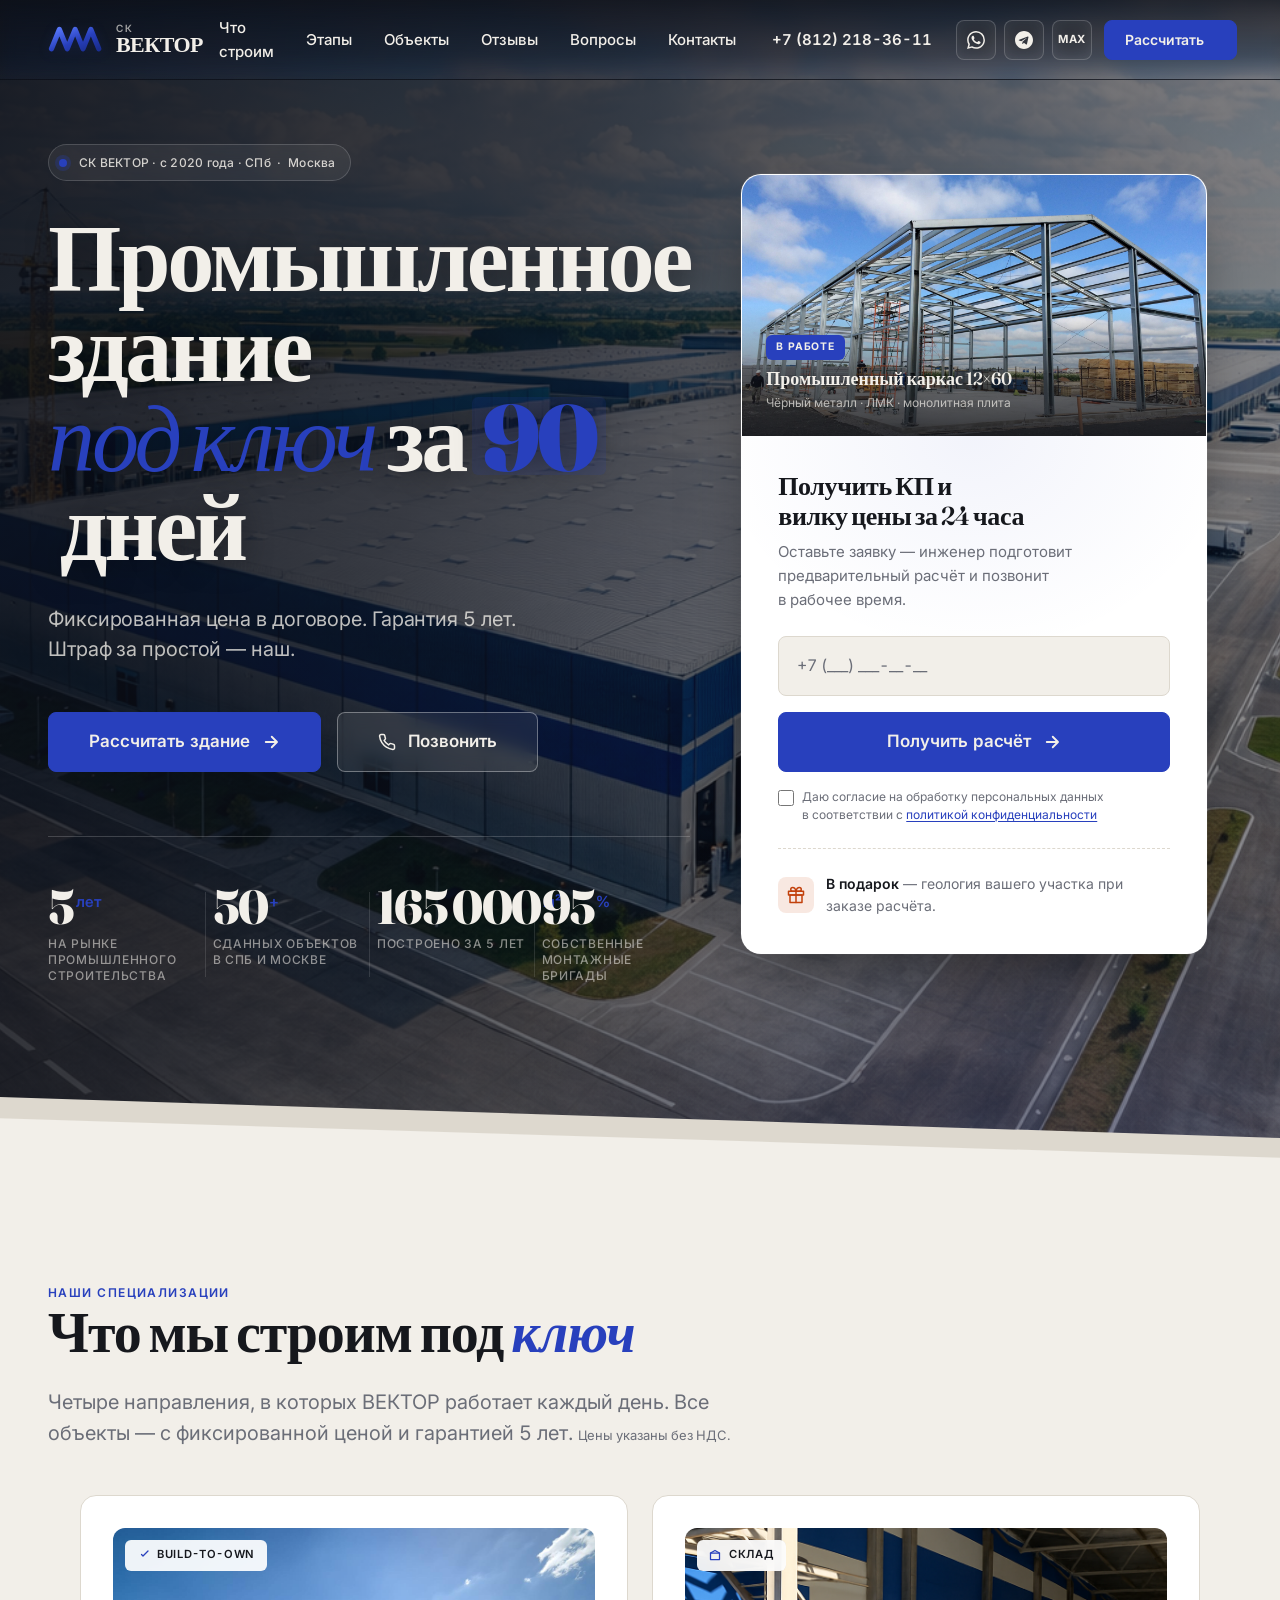
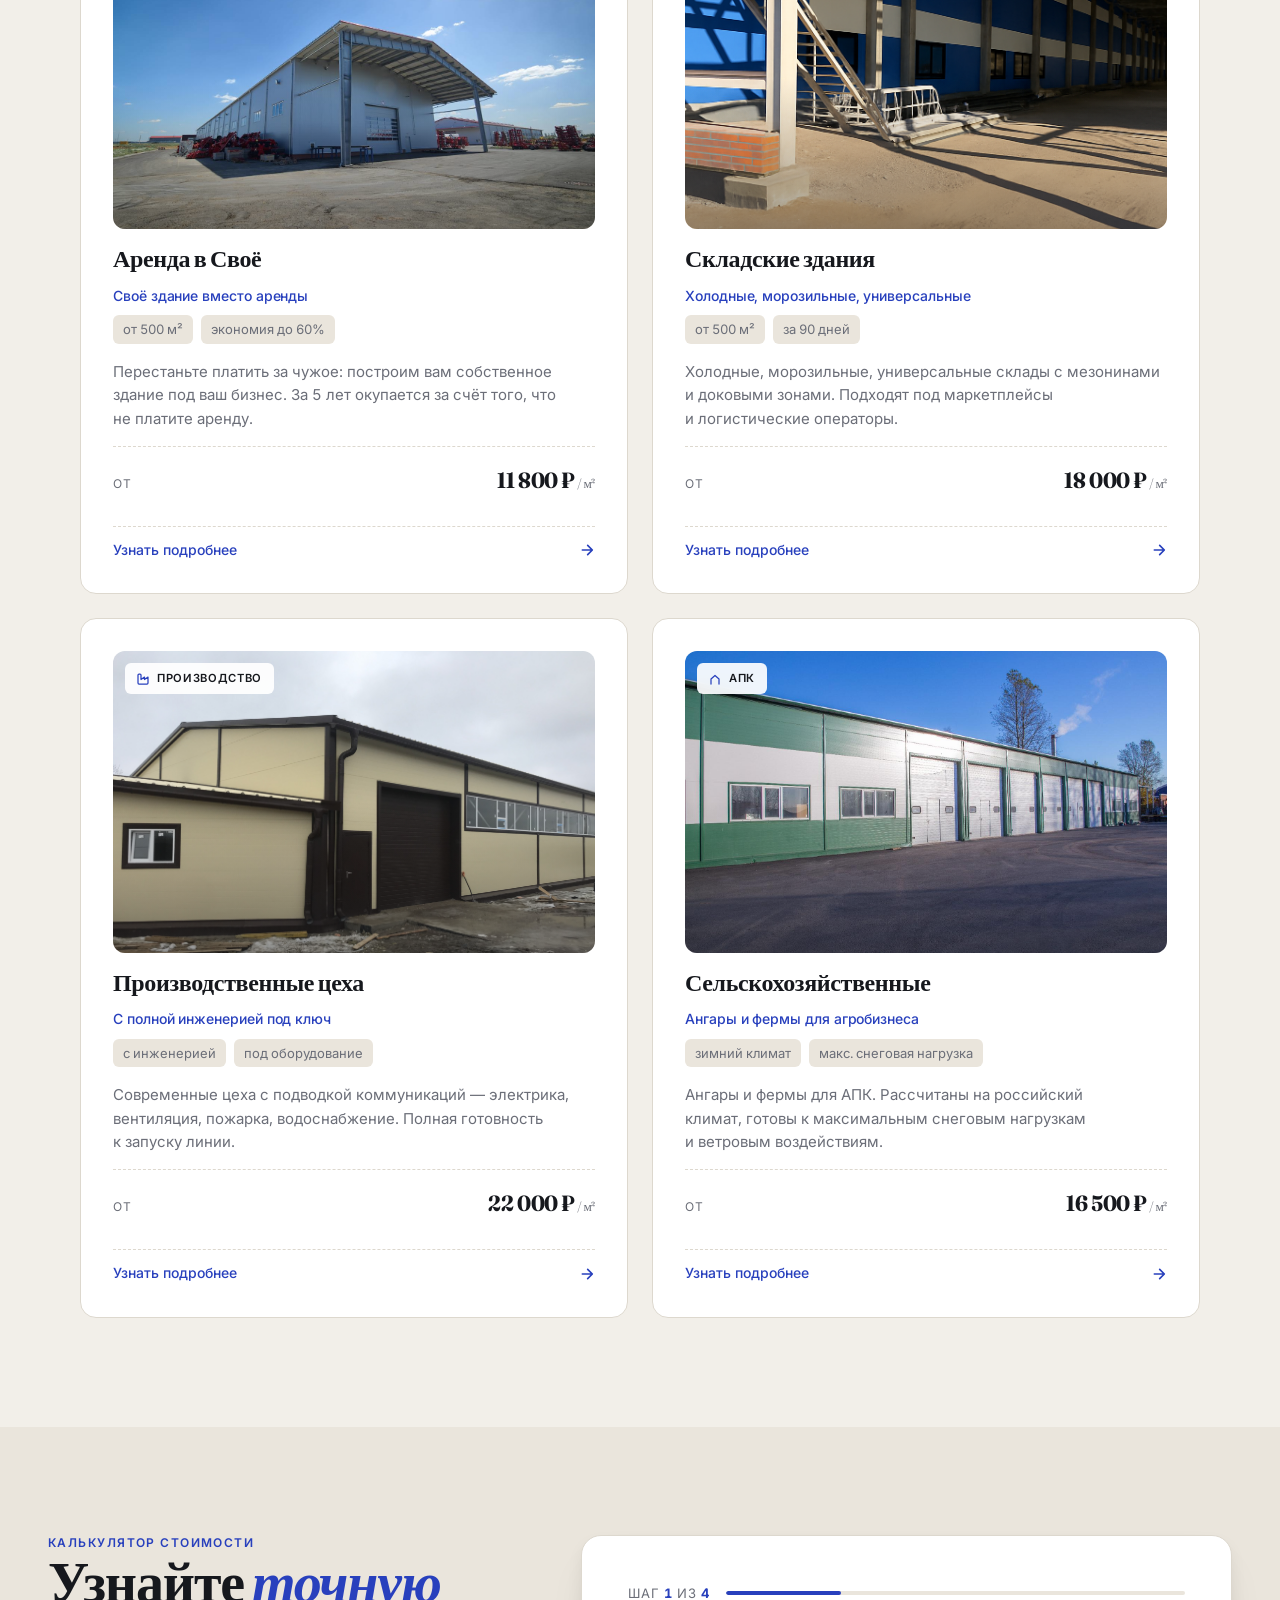
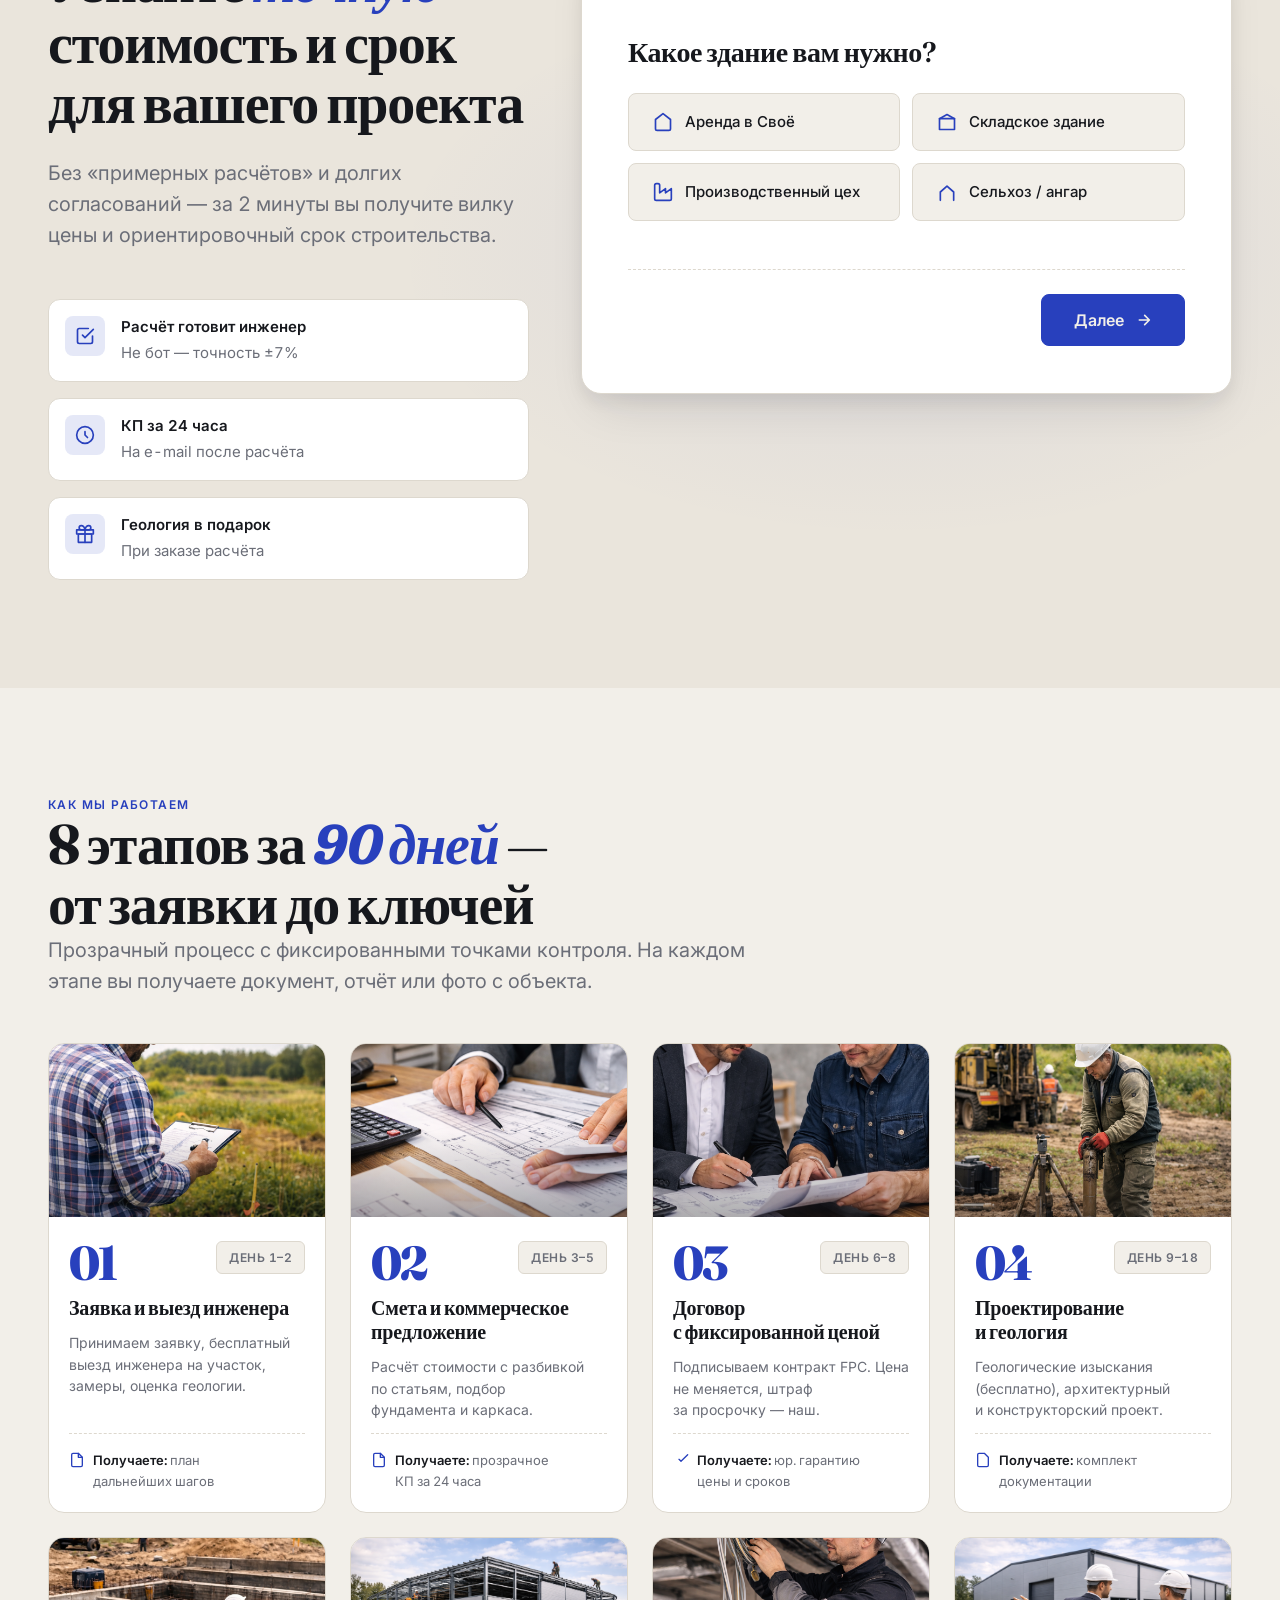
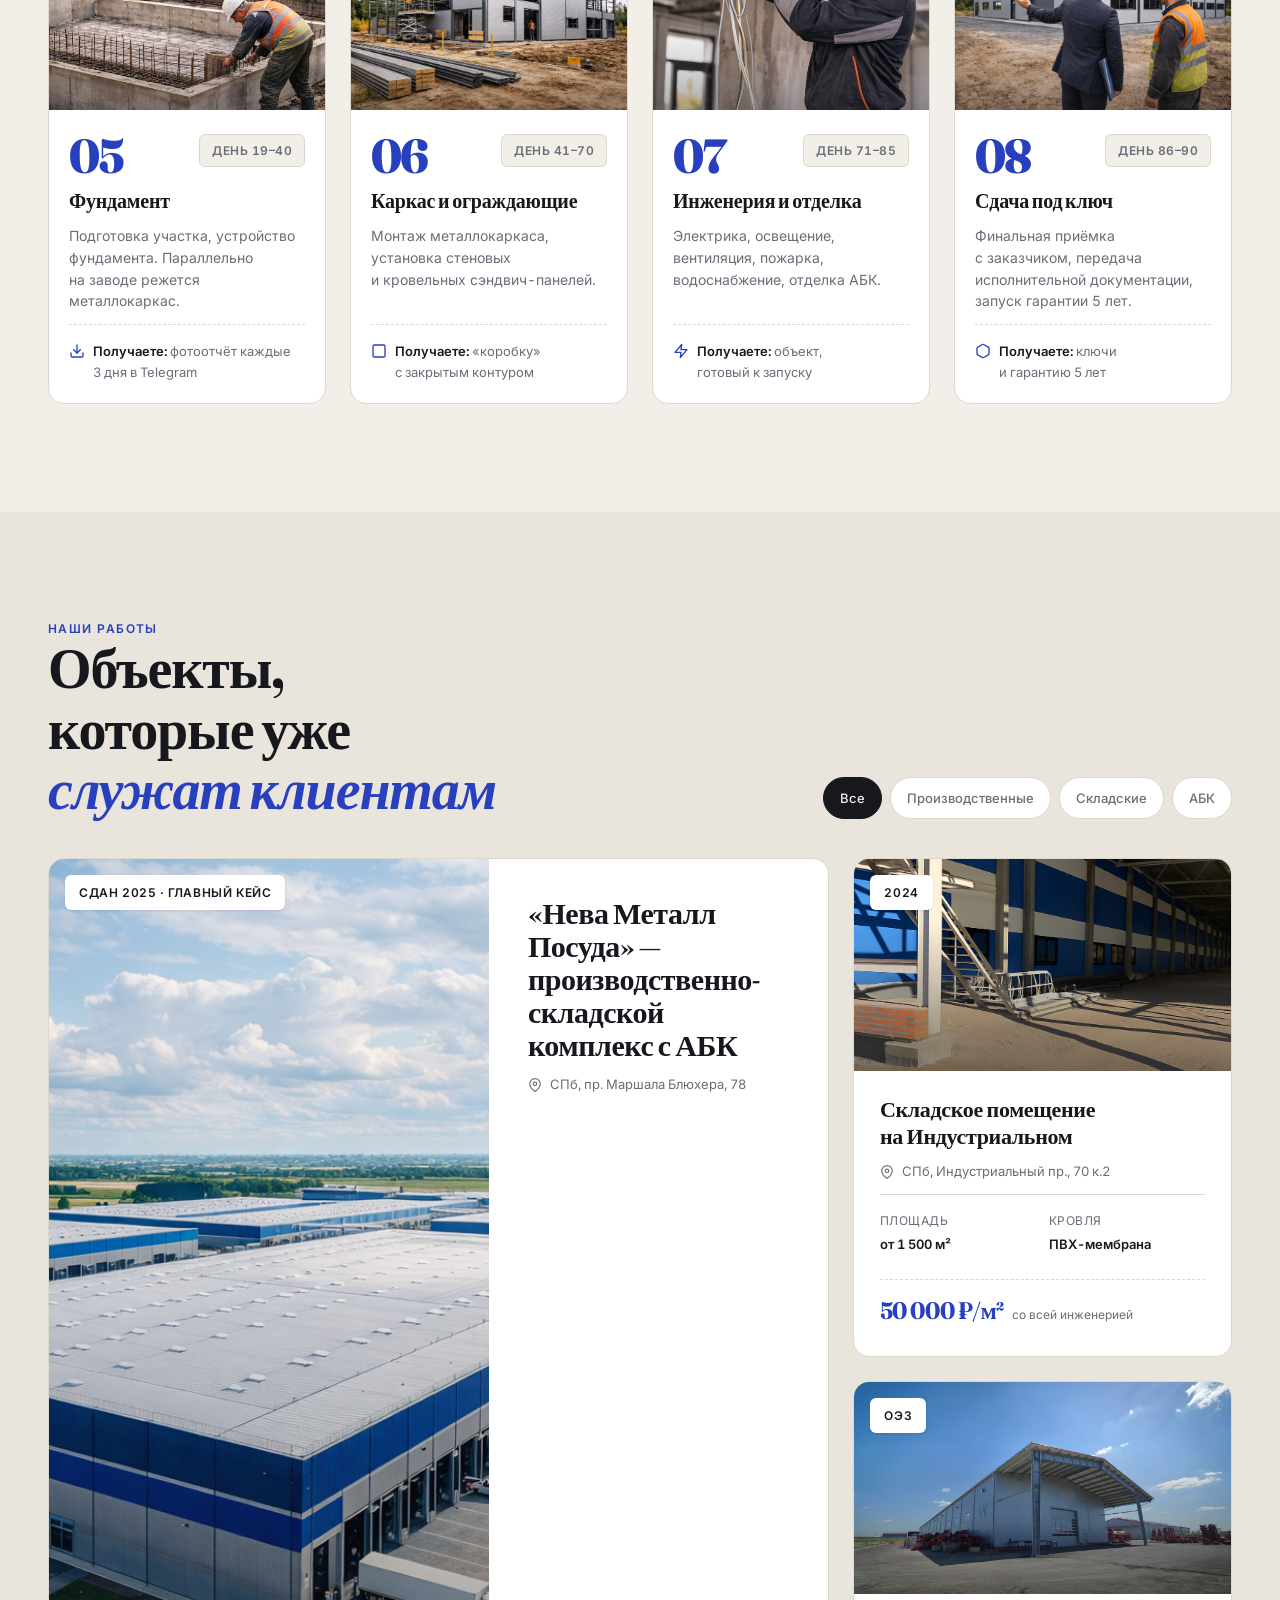
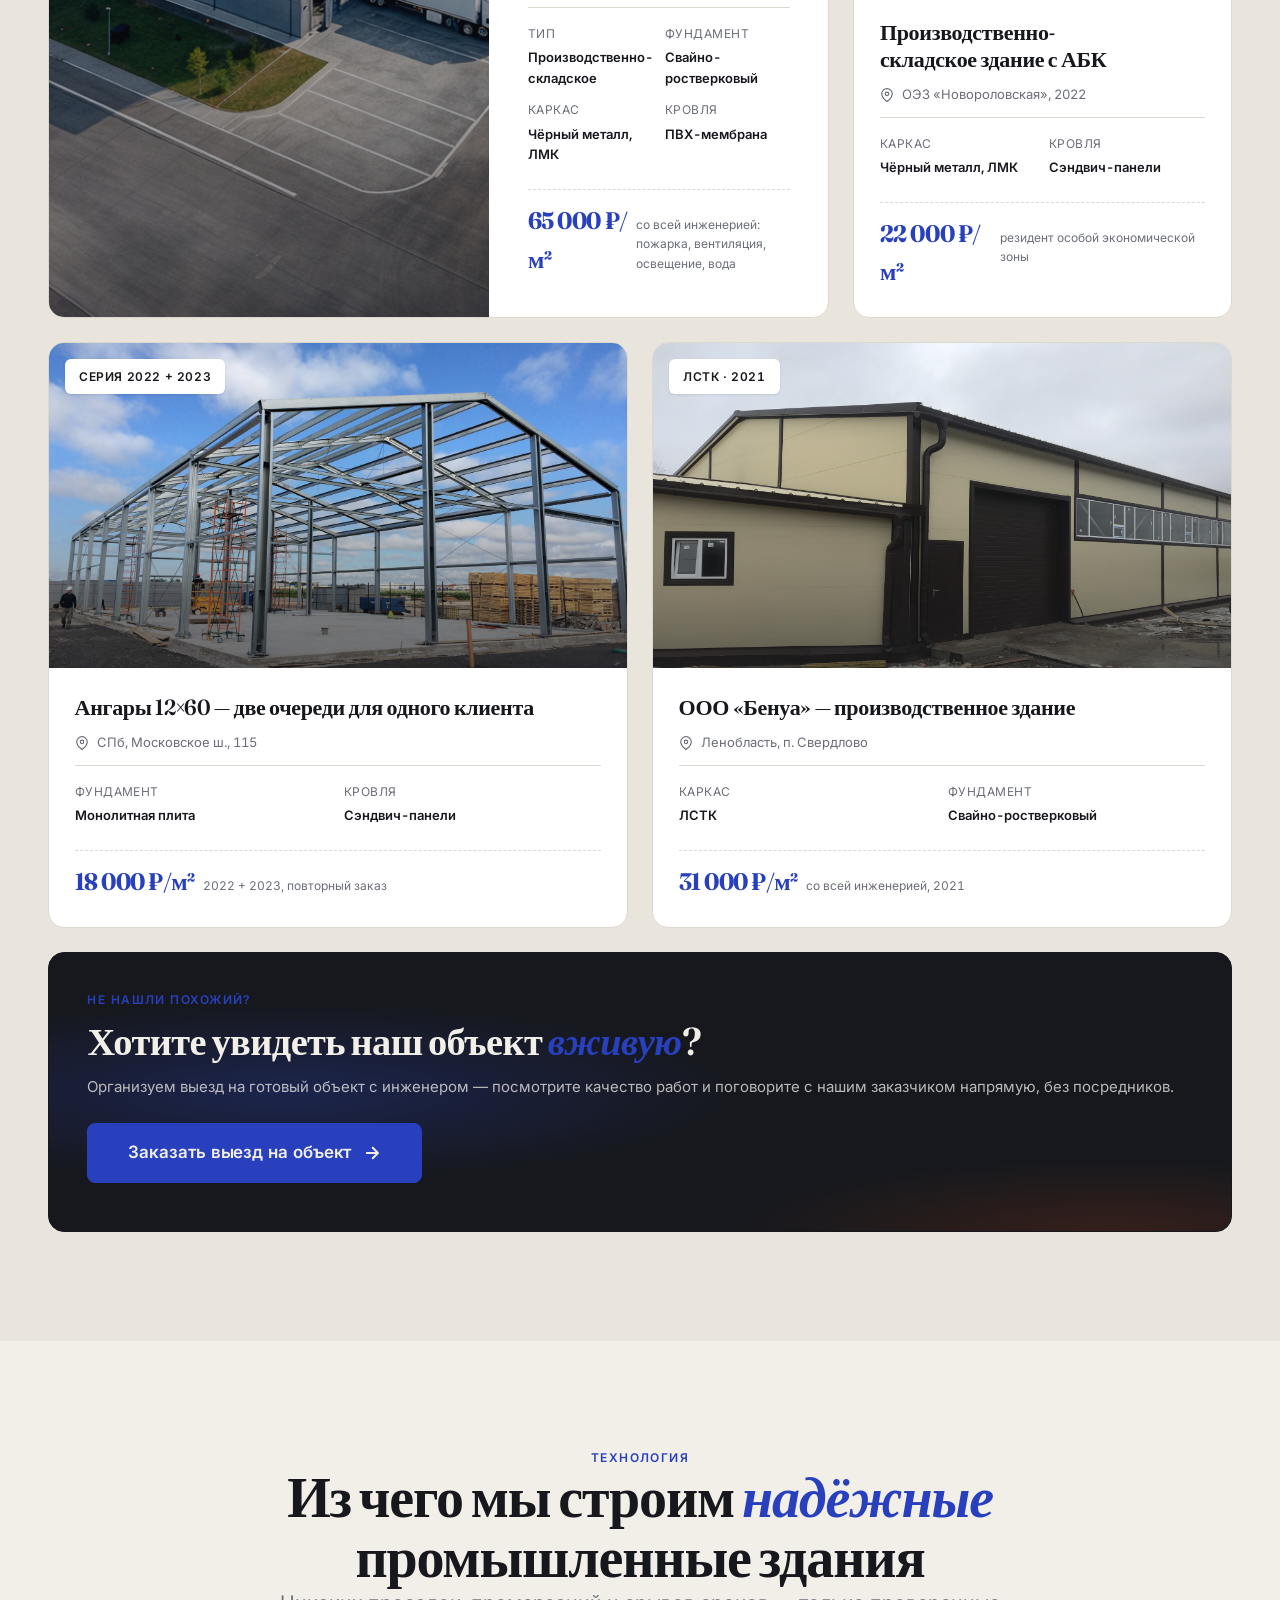
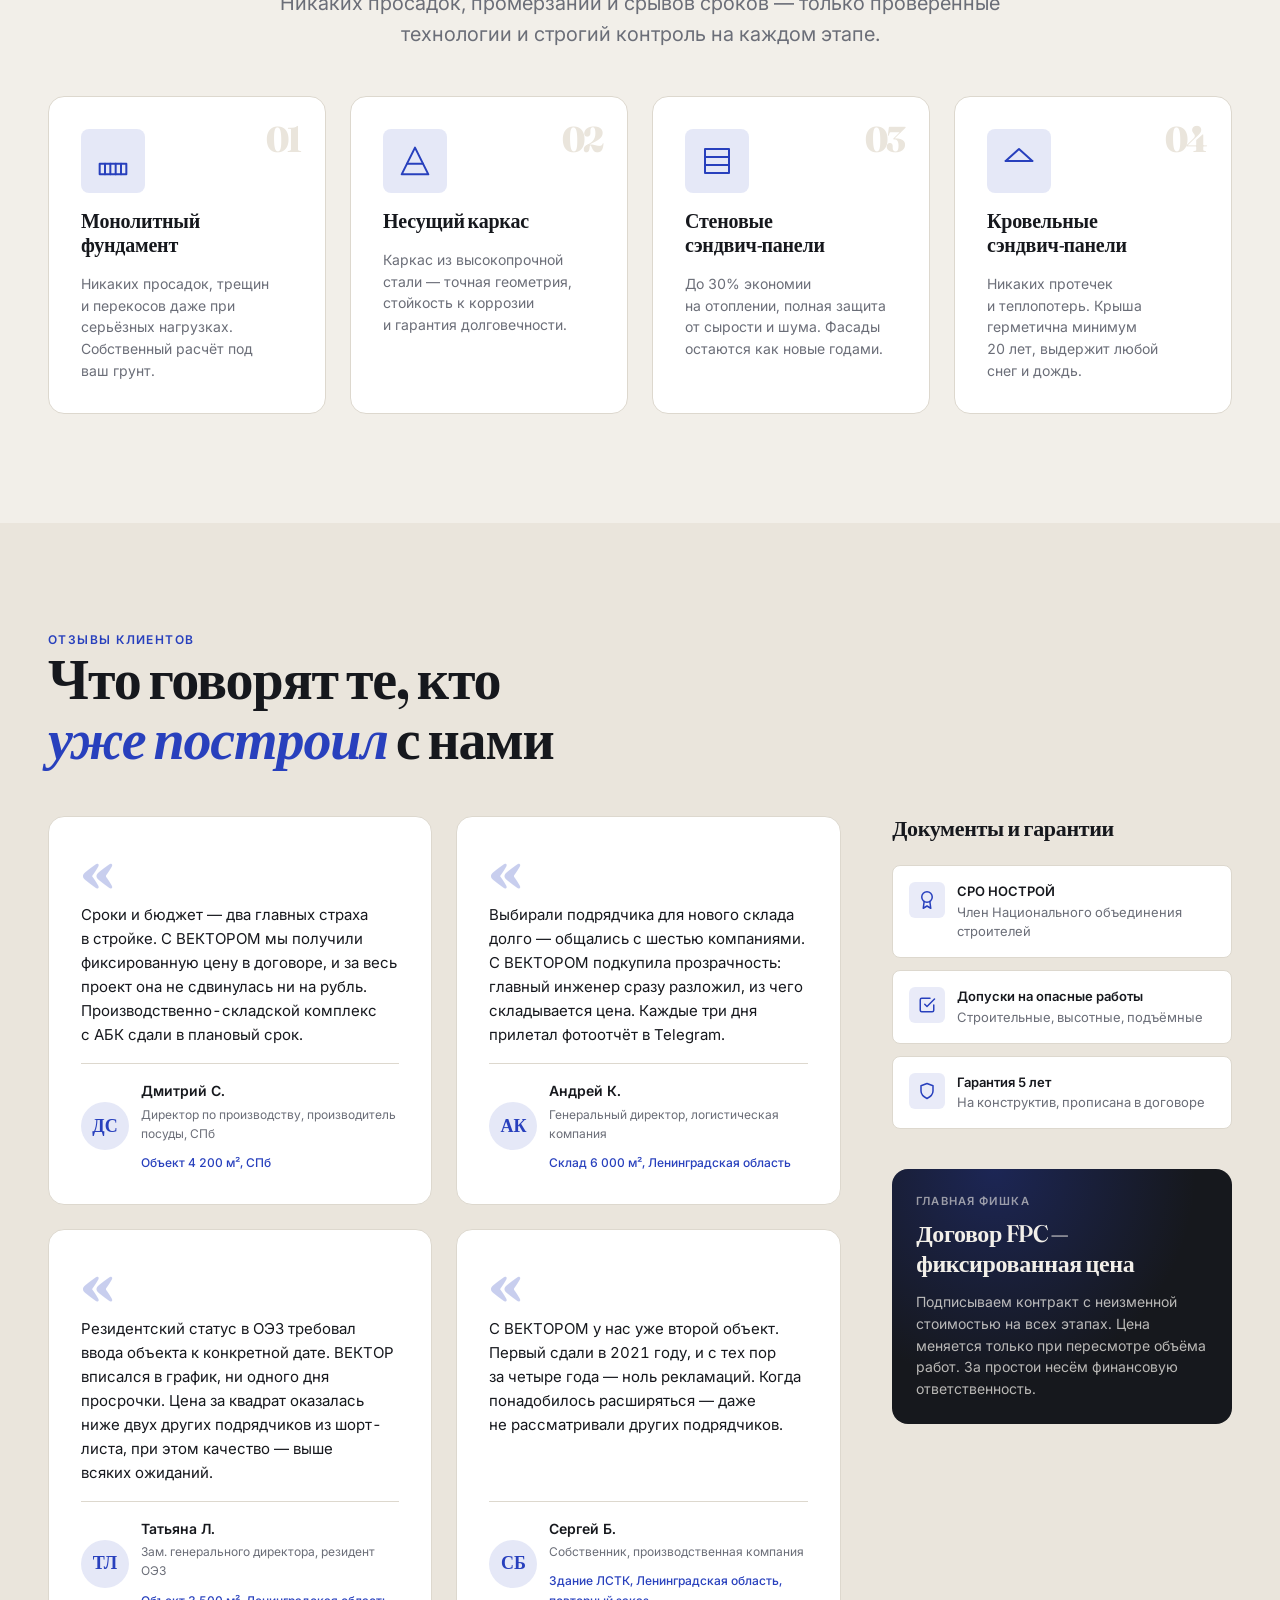
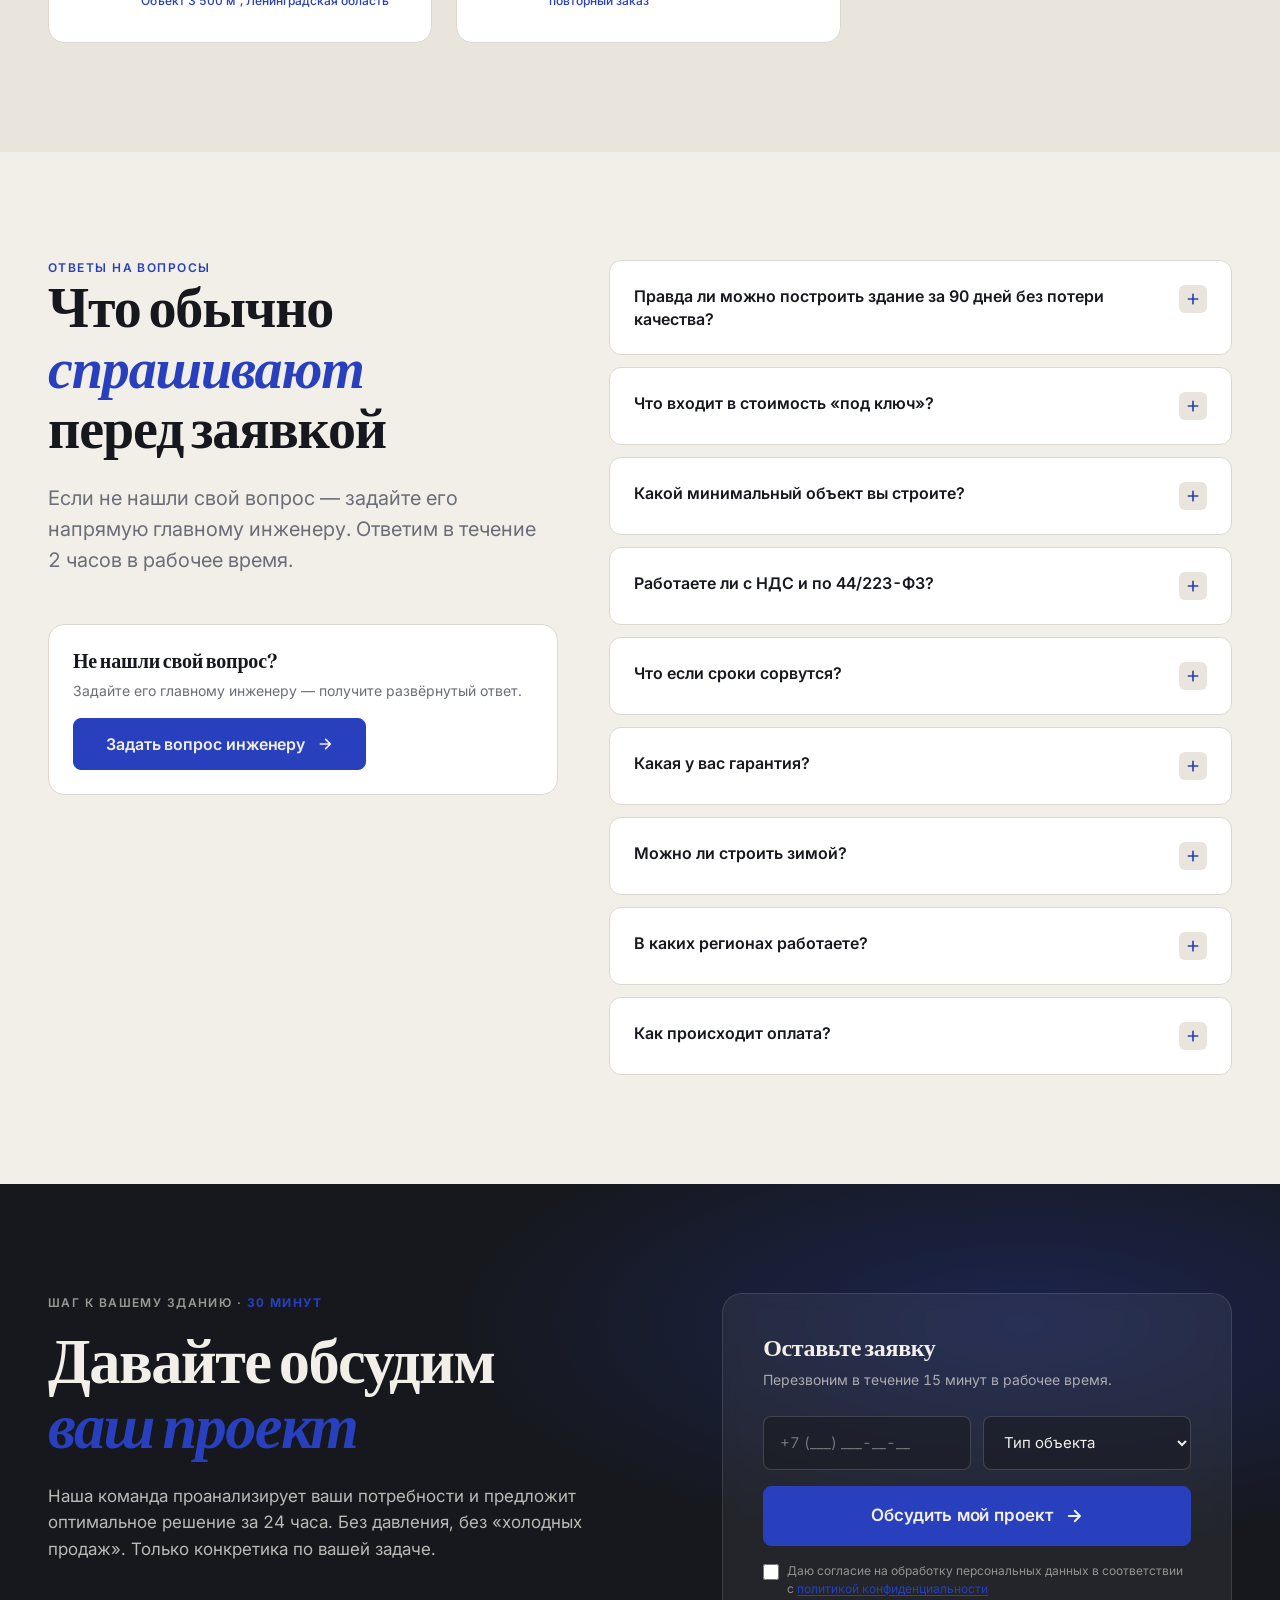
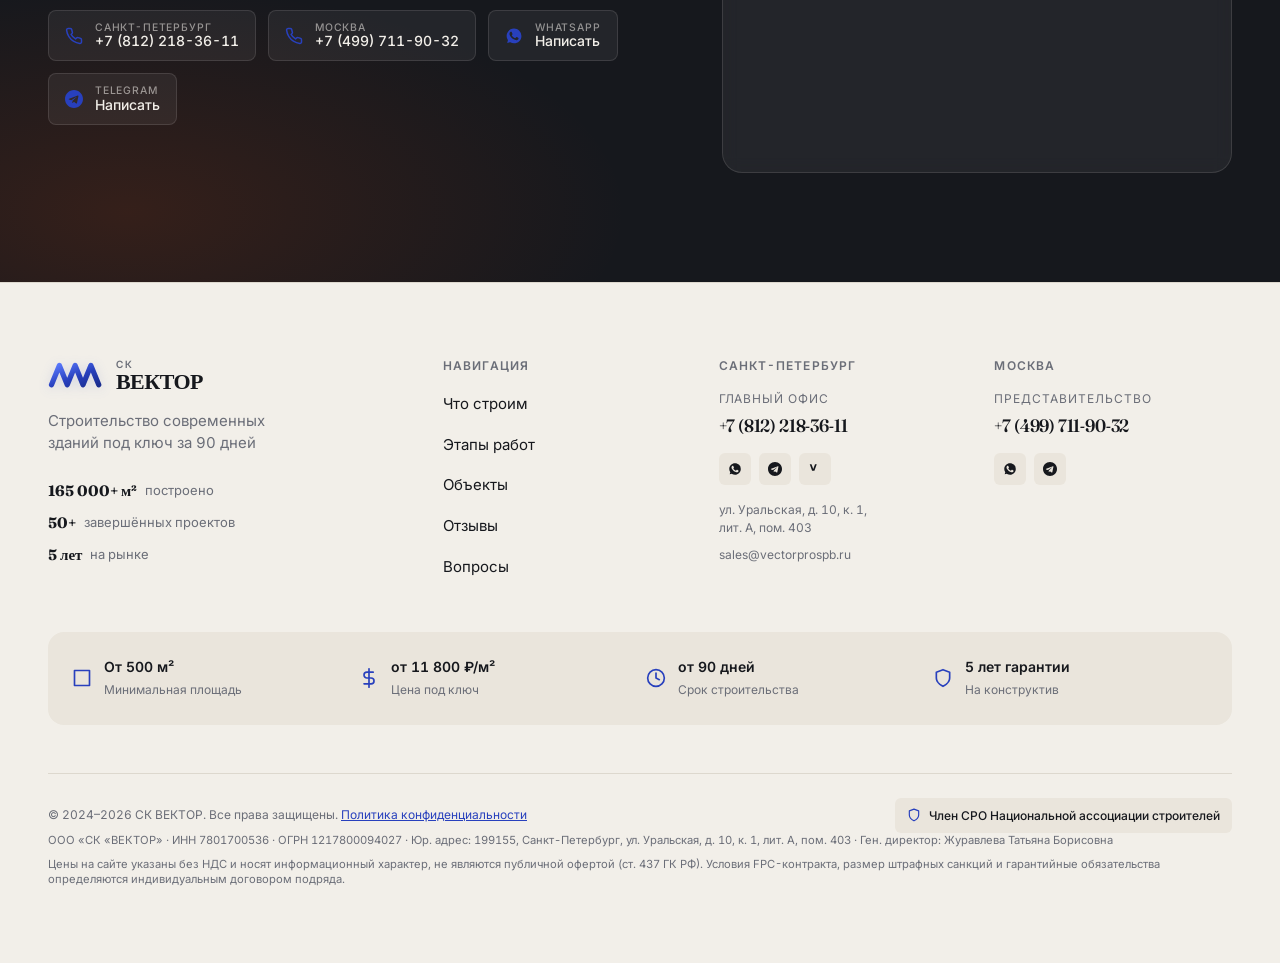
==== landing-spb/index.html @ d7dd5c67 "feat: создание двух региональных версий сайта — СПб и Москва landing-spb/ — версия для Санкт-Петербу" ====
<!DOCTYPE html>
<html lang="ru">
<head>
  <meta charset="UTF-8" />
  <meta name="viewport" content="width=device-width, initial-scale=1.0" />
  <title>СК ВЕКТОР — промышленные здания под ключ за 90 дней в Санкт-Петербурге</title>
  <meta name="description" content="Строим ангары, склады и производственные здания из металлоконструкций под ключ от 11 800 ₽/м². Фиксированная цена в договоре, гарантия 5 лет, сдача за 90 дней. Санкт-Петербург, Ленинградская область." />
  <meta name="theme-color" content="#F2EFE9" />

  <link rel="preconnect" href="https://fonts.googleapis.com" />
  <link rel="preconnect" href="https://fonts.gstatic.com" crossorigin />
  <link href="https://fonts.googleapis.com/css2?family=Fraunces:opsz,wght,SOFT@9..144,400..900,0..100&family=Inter:wght@400;500;600;700&display=swap" rel="stylesheet" />

  <link rel="stylesheet" href="styles/main.css" />
</head>
<body>

  <!-- ======================================================
       HEADER
  ====================================================== -->
  <header class="header">
    <div class="container header__inner">

      <a href="#top" class="logo" aria-label="СК ВЕКТОР — на главную">
        <span class="logo__mark" aria-hidden="true">
          <svg viewBox="0 0 64 40" xmlns="http://www.w3.org/2000/svg" fill="none">
            <defs>
              <linearGradient id="logoGrad" x1="0%" y1="0%" x2="100%" y2="100%">
                <stop offset="0%" stop-color="#5B7BFF"/>
                <stop offset="55%" stop-color="#2840BD"/>
                <stop offset="100%" stop-color="#1A2D8F"/>
              </linearGradient>
            </defs>
            <path d="M4 30 L13 8 L22 30 L31 8 L40 30 L49 8 L58 30"
                  stroke="url(#logoGrad)" stroke-width="6"
                  stroke-linecap="round" stroke-linejoin="round"/>
          </svg>
        </span>
        <span class="logo__text">
          <span class="logo__sub">СК</span>
          ВЕКТОР
        </span>
      </a>

      <nav class="nav" aria-label="Главное меню">
        <a href="#services" class="nav__link">Что строим</a>
        <a href="#process" class="nav__link">Этапы</a>
        <a href="#cases" class="nav__link">Объекты</a>
        <a href="#reviews" class="nav__link">Отзывы</a>
        <a href="#faq" class="nav__link">Вопросы</a>
        <a href="#contacts" class="nav__link">Контакты</a>
      </nav>

      <div class="header__contacts">
        <a href="tel:+78122183611" class="header__phone">
          <svg class="header__phone-icon" viewBox="0 0 24 24" fill="none" stroke="currentColor" stroke-width="2" stroke-linecap="round" stroke-linejoin="round" aria-hidden="true"><path d="M22 16.92v3a2 2 0 0 1-2.18 2 19.79 19.79 0 0 1-8.63-3.07 19.5 19.5 0 0 1-6-6 19.79 19.79 0 0 1-3.07-8.67A2 2 0 0 1 4.11 2h3a2 2 0 0 1 2 1.72 12.84 12.84 0 0 0 .7 2.81 2 2 0 0 1-.45 2.11L8.09 9.91a16 16 0 0 0 6 6l1.27-1.27a2 2 0 0 1 2.11-.45 12.84 12.84 0 0 0 2.81.7A2 2 0 0 1 22 16.92z"/></svg>
          <span>+7 (812) 218-36-11</span>
        </a>

        <ul class="messengers hide-mobile" aria-label="Мессенджеры">
          <li>
            <a href="https://wa.me/78122183611" class="messenger" aria-label="WhatsApp" target="_blank" rel="noopener">
              <svg viewBox="0 0 24 24" fill="currentColor" aria-hidden="true"><path d="M17.472 14.382c-.297-.149-1.758-.867-2.03-.967-.273-.099-.471-.148-.67.15-.197.297-.767.966-.94 1.164-.173.199-.347.223-.644.075-.297-.15-1.255-.463-2.39-1.475-.883-.788-1.48-1.761-1.653-2.059-.173-.297-.018-.458.13-.606.134-.133.298-.347.446-.52.149-.174.198-.298.298-.497.099-.198.05-.371-.025-.52-.075-.149-.669-1.612-.916-2.207-.242-.579-.487-.5-.669-.51-.173-.008-.371-.01-.57-.01-.198 0-.52.074-.792.372-.272.297-1.04 1.016-1.04 2.479 0 1.462 1.065 2.875 1.213 3.074.149.198 2.096 3.2 5.077 4.487.709.306 1.262.489 1.694.625.712.227 1.36.195 1.871.118.571-.085 1.758-.719 2.006-1.413.248-.694.248-1.289.173-1.413-.074-.124-.272-.198-.57-.347m-5.421 7.403h-.004a9.87 9.87 0 0 1-5.031-1.378l-.361-.214-3.741.982.998-3.648-.235-.374a9.86 9.86 0 0 1-1.51-5.26c.001-5.45 4.436-9.884 9.888-9.884 2.64 0 5.122 1.03 6.988 2.898a9.825 9.825 0 0 1 2.893 6.994c-.003 5.45-4.437 9.884-9.885 9.884m8.413-18.297A11.815 11.815 0 0 0 12.05 0C5.495 0 .16 5.335.157 11.892c0 2.096.547 4.142 1.588 5.945L.057 24l6.305-1.654a11.882 11.882 0 0 0 5.683 1.448h.005c6.554 0 11.89-5.335 11.893-11.893a11.821 11.821 0 0 0-3.48-8.413"/></svg>
            </a>
          </li>
          <li>
            <a href="https://t.me/vectorprospb" class="messenger" aria-label="Telegram" target="_blank" rel="noopener">
              <svg viewBox="0 0 24 24" fill="currentColor" aria-hidden="true"><path d="M12 0C5.374 0 0 5.374 0 12s5.374 12 12 12 12-5.374 12-12S18.626 0 12 0zm5.894 8.221l-1.97 9.28c-.145.658-.537.818-1.084.508l-3-2.21-1.446 1.394c-.14.18-.357.295-.6.295-.002 0-.003 0-.005-.001l.213-3.054 5.56-5.022c.24-.213-.054-.334-.373-.121l-6.869 4.326-2.96-.924c-.64-.203-.658-.643.135-.953l11.566-4.458c.538-.196 1.006.128.832.941z"/></svg>
            </a>
          </li>
          <li>
            <a href="#" class="messenger messenger--max" aria-label="Max (мессенджер)" target="_blank" rel="noopener">
              <span>MAX</span>
            </a>
          </li>
        </ul>

        <a href="#calculator" class="btn btn--sm header__cta">
          Рассчитать
          <svg class="btn__icon" width="16" height="16" viewBox="0 0 24 24" fill="none" stroke="currentColor" stroke-width="2.5" stroke-linecap="round" stroke-linejoin="round" aria-hidden="true"><path d="M5 12h14M13 5l7 7-7 7"/></svg>
        </a>

        <button type="button" class="burger" aria-label="Открыть меню">
          <svg viewBox="0 0 24 24" fill="none" stroke="currentColor" stroke-width="2" stroke-linecap="round" stroke-linejoin="round" aria-hidden="true"><line x1="3" y1="6" x2="21" y2="6"/><line x1="3" y1="12" x2="21" y2="12"/><line x1="3" y1="18" x2="21" y2="18"/></svg>
        </button>
      </div>

    </div>
  </header>

  <main id="top">

    <!-- ======================================================
         HERO
    ====================================================== -->
    <section class="hero" id="hero">

      <!-- Фон-фото -->
      <div class="hero__bg" aria-hidden="true">
        <img src="assets/images/case-warehouse-aerial.png"
             alt=""
             loading="eager" />
      </div>

      <!-- Диагональный разделитель снизу: левый край выше, правый ниже + лёгкий echo-слой -->
      <svg class="hero__curve" viewBox="0 0 1440 130" preserveAspectRatio="none" aria-hidden="true">
        <path class="hero__curve-echo" d="M0,130 L0,28 L1440,80 L1440,130 Z"/>
        <path class="hero__curve-main" d="M0,130 L0,55 L1440,105 L1440,130 Z"/>
      </svg>

      <div class="container hero__inner">

        <div class="hero__content">

          <div class="hero__eyebrow">
            <span class="hero__eyebrow-dot" aria-hidden="true"></span>
            <span class="hero__eyebrow-text">СК&nbsp;ВЕКТОР · с&nbsp;2020 года · СПб &nbsp;·&nbsp; Москва</span>
          </div>

          <h1 class="hero__title">
            Промышленное здание<br>
            <em>под ключ</em> за&nbsp;<span class="hero__title-num">90</span>&nbsp;дней
          </h1>

          <p class="hero__lead">
            Фиксированная цена в&nbsp;договоре. Гарантия&nbsp;5&nbsp;лет.
            <br class="hide-mobile">
            Штраф за&nbsp;простой — наш.
          </p>

          <div class="hero__actions">
            <a href="#calculator" class="btn btn--lg">
              Рассчитать здание
              <svg class="btn__icon" width="18" height="18" viewBox="0 0 24 24" fill="none" stroke="currentColor" stroke-width="2.5" stroke-linecap="round" stroke-linejoin="round"><path d="M5 12h14M13 5l7 7-7 7"/></svg>
            </a>
            <a href="tel:+78122183611" class="btn btn--secondary btn--lg">
              <svg width="18" height="18" viewBox="0 0 24 24" fill="none" stroke="currentColor" stroke-width="2" stroke-linecap="round" stroke-linejoin="round"><path d="M22 16.92v3a2 2 0 0 1-2.18 2 19.79 19.79 0 0 1-8.63-3.07 19.5 19.5 0 0 1-6-6 19.79 19.79 0 0 1-3.07-8.67A2 2 0 0 1 4.11 2h3a2 2 0 0 1 2 1.72 12.84 12.84 0 0 0 .7 2.81 2 2 0 0 1-.45 2.11L8.09 9.91a16 16 0 0 0 6 6l1.27-1.27a2 2 0 0 1 2.11-.45 12.84 12.84 0 0 0 2.81.7A2 2 0 0 1 22 16.92z"/></svg>
              Позвонить
            </a>
          </div>

          <ul class="hero__usp">
            <li class="usp">
              <span class="usp__value">5<sup>лет</sup></span>
              <span class="usp__label">на&nbsp;рынке промышленного строительства</span>
            </li>
            <li class="usp">
              <span class="usp__value">50<sup>+</sup></span>
              <span class="usp__label">сданных объектов в&nbsp;СПб и&nbsp;Москве</span>
            </li>
            <li class="usp">
              <span class="usp__value">165&nbsp;000<sup>м²</sup></span>
              <span class="usp__label">построено за&nbsp;5&nbsp;лет</span>
            </li>
            <li class="usp">
              <span class="usp__value">95<sup>%</sup></span>
              <span class="usp__label">собственные монтажные бригады</span>
            </li>
          </ul>
        </div>

        <aside class="hero__card" aria-labelledby="heroFormTitle">

          <div class="hero__card-photo">
            <img src="assets/images/hero-frame.png"
                 alt="Металлокаркас здания на стройплощадке СК ВЕКТОР"
                 loading="eager" />
            <div class="hero__card-photo-caption">
              <span class="hero__card-photo-caption-label">В работе</span>
              <p class="hero__card-photo-caption-title">Промышленный каркас 12×60</p>
              <p class="hero__card-photo-caption-meta">Чёрный металл · ЛМК · монолитная плита</p>
            </div>
          </div>

          <div class="hero__card-body">
            <div class="hero__card-head">
              <h2 class="hero__card-title" id="heroFormTitle">Получить КП и вилку цены за 24 часа</h2>
              <p class="hero__card-subtitle">Оставьте заявку — инженер подготовит предварительный расчёт и позвонит в&nbsp;рабочее время.</p>
            </div>

            <form class="hero__form" action="#" method="post" novalidate>
              <div class="hero__form-field">
                <label class="visually-hidden" for="heroPhone">Телефон</label>
                <input type="tel" id="heroPhone" name="phone" class="hero__form-input" placeholder="+7 (___) ___-__-__" required />
              </div>

              <button type="submit" class="btn btn--lg">
                Получить расчёт
                <svg class="btn__icon" width="18" height="18" viewBox="0 0 24 24" fill="none" stroke="currentColor" stroke-width="2.5" stroke-linecap="round" stroke-linejoin="round"><path d="M5 12h14M13 5l7 7-7 7"/></svg>
              </button>

              <label class="consent">
                <input type="checkbox" required />
                <span>Даю согласие на обработку персональных данных в&nbsp;соответствии с&nbsp;<a href="privacy.html" target="_blank">политикой конфиденциальности</a></span>
              </label>
            </form>

            <div class="hero__bonus">
              <span class="hero__bonus-icon" aria-hidden="true">
                <svg viewBox="0 0 24 24" fill="none" stroke="currentColor" stroke-width="2" stroke-linecap="round" stroke-linejoin="round"><polygon points="20 12 20 22 4 22 4 12"/><rect x="2" y="7" width="20" height="5"/><line x1="12" y1="22" x2="12" y2="7"/><path d="M12 7H7.5a2.5 2.5 0 0 1 0-5C11 2 12 7 12 7z"/><path d="M12 7h4.5a2.5 2.5 0 0 0 0-5C13 2 12 7 12 7z"/></svg>
              </span>
              <span><strong>В подарок</strong> — геология вашего участка при заказе расчёта.</span>
            </div>
          </div>
        </aside>

      </div>
    </section>

    <!-- ======================================================
         SERVICES — Наши специализации (4 типа из Netlify)
    ====================================================== -->
    <section class="section services" id="services">
      <div class="container">
        <div class="section__head">
          <p class="overline">Наши специализации</p>
          <h2 class="section__title h2">Что мы строим под&nbsp;<em class="italic-accent">ключ</em></h2>
          <p class="lead">Четыре направления, в которых ВЕКТОР работает каждый день. Все объекты — с фиксированной ценой и гарантией 5&nbsp;лет. <span style="font-size:0.8125rem;color:var(--text-muted);">Цены указаны без&nbsp;НДС.</span></p>
        </div>

        <div class="services__grid">

          <a href="services/rental.html" class="service-card">
            <div class="service-card__media">
              <span class="service-card__media-tag"><svg viewBox="0 0 24 24" fill="none" stroke="currentColor" stroke-width="2.5" stroke-linecap="round" stroke-linejoin="round"><path d="M9 11l3 3L22 4"/></svg>Build-to-own</span>
              <img src="assets/images/service-rental-3d.jpg"
                   alt="3D-визуализация здания под собственность" loading="lazy" />
            </div>
            <div class="service-card__head">
              <h3 class="service-card__title">Аренда в Своё</h3>
              <p class="service-card__subtitle">Своё здание вместо&nbsp;аренды</p>
              <div class="service-card__meta">
                <span>от 500 м²</span>
                <span>экономия до 60%</span>
              </div>
            </div>
            <p class="service-card__desc">Перестаньте платить за&nbsp;чужое: построим вам собственное здание под&nbsp;ваш бизнес. За&nbsp;5&nbsp;лет окупается за&nbsp;счёт того, что не&nbsp;платите аренду.</p>
            <div class="service-card__price">
              <span class="service-card__price-label">от</span>
              <span class="service-card__price-value">11&nbsp;800&nbsp;₽<em>/&nbsp;м²</em></span>
            </div>
            <div class="service-card__cta"><span>Узнать подробнее</span><svg viewBox="0 0 24 24" fill="none" stroke="currentColor" stroke-width="2.5" stroke-linecap="round" stroke-linejoin="round"><path d="M5 12h14M13 5l7 7-7 7"/></svg></div>
          </a>

          <a href="services/warehouse.html" class="service-card">
            <div class="service-card__media">
              <span class="service-card__media-tag"><svg viewBox="0 0 24 24" fill="none" stroke="currentColor" stroke-width="2.5" stroke-linecap="round" stroke-linejoin="round"><rect x="3" y="8" width="18" height="13"/><path d="M3 8l9-5 9 5"/></svg>Склад</span>
              <img src="assets/images/service-warehouse.png"
                   alt="Строительство складского здания СК ВЕКТОР" loading="lazy" />
            </div>
            <div class="service-card__head">
              <h3 class="service-card__title">Складские здания</h3>
              <p class="service-card__subtitle">Холодные, морозильные, универсальные</p>
              <div class="service-card__meta">
                <span>от 500 м²</span>
                <span>за 90 дней</span>
              </div>
            </div>
            <p class="service-card__desc">Холодные, морозильные, универсальные склады с&nbsp;мезонинами и&nbsp;доковыми зонами. Подходят под&nbsp;маркетплейсы и&nbsp;логистические операторы.</p>
            <div class="service-card__price">
              <span class="service-card__price-label">от</span>
              <span class="service-card__price-value">18&nbsp;000&nbsp;₽<em>/&nbsp;м²</em></span>
            </div>
            <div class="service-card__cta"><span>Узнать подробнее</span><svg viewBox="0 0 24 24" fill="none" stroke="currentColor" stroke-width="2.5" stroke-linecap="round" stroke-linejoin="round"><path d="M5 12h14M13 5l7 7-7 7"/></svg></div>
          </a>

          <a href="services/industrial.html" class="service-card">
            <div class="service-card__media">
              <span class="service-card__media-tag"><svg viewBox="0 0 24 24" fill="none" stroke="currentColor" stroke-width="2.5" stroke-linecap="round" stroke-linejoin="round"><path d="M2 20a2 2 0 0 0 2 2h16a2 2 0 0 0 2-2V8l-7 5V8l-7 5V4a2 2 0 0 0-2-2H4a2 2 0 0 0-2 2z"/></svg>Производство</span>
              <img src="assets/images/service-industrial.jpg"
                   alt="Главный инженер СК ВЕКТОР на объекте" loading="lazy" />
            </div>
            <div class="service-card__head">
              <h3 class="service-card__title">Производственные цеха</h3>
              <p class="service-card__subtitle">С полной инженерией под ключ</p>
              <div class="service-card__meta">
                <span>с инженерией</span>
                <span>под оборудование</span>
              </div>
            </div>
            <p class="service-card__desc">Современные цеха с&nbsp;подводкой коммуникаций — электрика, вентиляция, пожарка, водоснабжение. Полная готовность к&nbsp;запуску линии.</p>
            <div class="service-card__price">
              <span class="service-card__price-label">от</span>
              <span class="service-card__price-value">22&nbsp;000&nbsp;₽<em>/&nbsp;м²</em></span>
            </div>
            <div class="service-card__cta"><span>Узнать подробнее</span><svg viewBox="0 0 24 24" fill="none" stroke="currentColor" stroke-width="2.5" stroke-linecap="round" stroke-linejoin="round"><path d="M5 12h14M13 5l7 7-7 7"/></svg></div>
          </a>

          <a href="services/agro.html" class="service-card">
            <div class="service-card__media">
              <span class="service-card__media-tag"><svg viewBox="0 0 24 24" fill="none" stroke="currentColor" stroke-width="2.5" stroke-linecap="round" stroke-linejoin="round"><path d="M4 22V12l8-7 8 7v10"/></svg>АПК</span>
              <img src="assets/images/service-agro.jpg"
                   alt="Сельскохозяйственный ангар на металлокаркасе" loading="lazy" />
            </div>
            <div class="service-card__head">
              <h3 class="service-card__title">Сельскохозяйственные</h3>
              <p class="service-card__subtitle">Ангары и фермы для агробизнеса</p>
              <div class="service-card__meta">
                <span>зимний климат</span>
                <span>макс. снеговая нагрузка</span>
              </div>
            </div>
            <p class="service-card__desc">Ангары и&nbsp;фермы для АПК. Рассчитаны на&nbsp;российский климат, готовы к&nbsp;максимальным снеговым нагрузкам и&nbsp;ветровым воздействиям.</p>
            <div class="service-card__price">
              <span class="service-card__price-label">от</span>
              <span class="service-card__price-value">16&nbsp;500&nbsp;₽<em>/&nbsp;м²</em></span>
            </div>
            <div class="service-card__cta"><span>Узнать подробнее</span><svg viewBox="0 0 24 24" fill="none" stroke="currentColor" stroke-width="2.5" stroke-linecap="round" stroke-linejoin="round"><path d="M5 12h14M13 5l7 7-7 7"/></svg></div>
          </a>

        </div>
      </div>
    </section>

    <!-- ======================================================
         CALCULATOR — Квиз
    ====================================================== -->
    <section class="section calculator" id="calculator">
      <div class="container">
        <div class="calculator__inner">

          <div class="calculator__intro">
            <p class="overline">Калькулятор стоимости</p>
            <h2 class="h2">Узнайте <em class="italic-accent">точную</em> стоимость и срок для вашего проекта</h2>
            <p class="lead">Без «примерных расчётов» и&nbsp;долгих согласований — за&nbsp;2&nbsp;минуты вы&nbsp;получите вилку цены и&nbsp;ориентировочный срок строительства.</p>

            <ul class="calculator__benefits">
              <li class="calculator__benefit">
                <span class="calculator__benefit-icon"><svg viewBox="0 0 24 24" fill="none" stroke="currentColor" stroke-width="2" stroke-linecap="round" stroke-linejoin="round"><path d="M9 11l3 3L22 4"/><path d="M21 12v7a2 2 0 0 1-2 2H5a2 2 0 0 1-2-2V5a2 2 0 0 1 2-2h11"/></svg></span>
                <span class="calculator__benefit-text"><strong>Расчёт готовит инженер</strong><span>Не бот — точность ±7%</span></span>
              </li>
              <li class="calculator__benefit">
                <span class="calculator__benefit-icon"><svg viewBox="0 0 24 24" fill="none" stroke="currentColor" stroke-width="2" stroke-linecap="round" stroke-linejoin="round"><path d="M12 8v4l3 3"/><circle cx="12" cy="12" r="10"/></svg></span>
                <span class="calculator__benefit-text"><strong>КП за 24 часа</strong><span>На&nbsp;e-mail после расчёта</span></span>
              </li>
              <li class="calculator__benefit">
                <span class="calculator__benefit-icon"><svg viewBox="0 0 24 24" fill="none" stroke="currentColor" stroke-width="2" stroke-linecap="round" stroke-linejoin="round"><polygon points="20 12 20 22 4 22 4 12"/><rect x="2" y="7" width="20" height="5"/><line x1="12" y1="22" x2="12" y2="7"/><path d="M12 7H7.5a2.5 2.5 0 0 1 0-5C11 2 12 7 12 7z"/><path d="M12 7h4.5a2.5 2.5 0 0 0 0-5C13 2 12 7 12 7z"/></svg></span>
                <span class="calculator__benefit-text"><strong>Геология в подарок</strong><span>При заказе расчёта</span></span>
              </li>
            </ul>
          </div>

          <div class="quiz" id="quiz">
            <div class="quiz__progress">
              <span class="quiz__progress-label">Шаг <strong id="quizStepNum">1</strong>&nbsp;из&nbsp;<strong id="quizTotal">4</strong></span>
              <div class="quiz__progress-bar"><div class="quiz__progress-fill" id="quizFill" style="width:25%"></div></div>
            </div>

            <!-- Step 1: Тип здания -->
            <div class="quiz__step is-active" data-step="1">
              <h3 class="quiz__question">Какое здание вам нужно?</h3>
              <div class="quiz__options">
                <button type="button" class="quiz__option" data-value="rental">
                  <svg class="quiz__option-icon" viewBox="0 0 24 24" fill="none" stroke="currentColor" stroke-width="2" stroke-linecap="round" stroke-linejoin="round"><path d="M3 9l9-7 9 7v11a2 2 0 0 1-2 2H5a2 2 0 0 1-2-2z"/></svg>
                  Аренда в Своё
                </button>
                <button type="button" class="quiz__option" data-value="warehouse">
                  <svg class="quiz__option-icon" viewBox="0 0 24 24" fill="none" stroke="currentColor" stroke-width="2" stroke-linecap="round" stroke-linejoin="round"><rect x="3" y="8" width="18" height="13"/><path d="M3 8l9-5 9 5"/></svg>
                  Складское здание
                </button>
                <button type="button" class="quiz__option" data-value="industrial">
                  <svg class="quiz__option-icon" viewBox="0 0 24 24" fill="none" stroke="currentColor" stroke-width="2" stroke-linecap="round" stroke-linejoin="round"><path d="M2 20a2 2 0 0 0 2 2h16a2 2 0 0 0 2-2V8l-7 5V8l-7 5V4a2 2 0 0 0-2-2H4a2 2 0 0 0-2 2z"/></svg>
                  Производственный цех
                </button>
                <button type="button" class="quiz__option" data-value="agro">
                  <svg class="quiz__option-icon" viewBox="0 0 24 24" fill="none" stroke="currentColor" stroke-width="2" stroke-linecap="round" stroke-linejoin="round"><path d="M4 22V12l8-7 8 7v10"/></svg>
                  Сельхоз / ангар
                </button>
              </div>
            </div>

            <!-- Step 2: Площадь -->
            <div class="quiz__step" data-step="2">
              <h3 class="quiz__question">Какая площадь объекта?</h3>
              <div class="quiz__range">
                <div class="quiz__range-value"><span id="quizArea">1500</span><span>м²</span></div>
                <input type="range" min="500" max="10000" step="100" value="1500" class="quiz__range-input" id="quizAreaInput" />
                <div class="quiz__range-marks"><span>500&nbsp;м²</span><span>10&nbsp;000&nbsp;м²</span></div>
              </div>
            </div>

            <!-- Step 3: Когда -->
            <div class="quiz__step" data-step="3">
              <h3 class="quiz__question">Когда планируете начать?</h3>
              <div class="quiz__options">
                <button type="button" class="quiz__option" data-value="3m">Через 3 месяца</button>
                <button type="button" class="quiz__option" data-value="6m">Через 6 месяцев</button>
                <button type="button" class="quiz__option" data-value="1y">Через 1 год</button>
                <button type="button" class="quiz__option" data-value="now">Уже выбираю подрядчика</button>
              </div>
            </div>

            <!-- Step 4: Контакты -->
            <div class="quiz__step" data-step="4">
              <h3 class="quiz__question">Куда отправить расчёт?</h3>
              <div class="quiz__field">
                <input type="tel" class="quiz__input" placeholder="+7 (___) ___-__-__" />
                <button type="button" class="btn btn--lg" id="quizSubmit">
                  Узнать предварительную цену
                  <svg class="btn__icon" width="18" height="18" viewBox="0 0 24 24" fill="none" stroke="currentColor" stroke-width="2.5" stroke-linecap="round" stroke-linejoin="round"><path d="M5 12h14M13 5l7 7-7 7"/></svg>
                </button>
                <label class="consent">
                  <input type="checkbox" id="quizConsent" required />
                  <span>Даю согласие на обработку персональных данных в&nbsp;соответствии с&nbsp;<a href="privacy.html" target="_blank">политикой конфиденциальности</a></span>
                </label>
              </div>
            </div>

            <!-- Step 5: Результат -->
            <div class="quiz__step quiz__step--result" data-step="5">
              <p class="quiz__result-label">Предварительная стоимость</p>
              <p class="quiz__result-price">
                <span id="resultPrice">от&nbsp;17,7</span>
                <span class="quiz__result-currency">млн&nbsp;₽</span>
              </p>
              <p class="quiz__result-range" id="resultRange">17,7 — 23,9 млн&nbsp;₽ под&nbsp;ключ</p>

              <ul class="quiz__result-meta">
                <li>
                  <span>Тип объекта</span>
                  <strong id="resultType">Складское здание</strong>
                </li>
                <li>
                  <span>Площадь</span>
                  <strong id="resultArea">1&nbsp;500&nbsp;м²</strong>
                </li>
                <li>
                  <span>Срок строительства</span>
                  <strong id="resultDays">90&nbsp;дней</strong>
                </li>
                <li>
                  <span>Гарантия</span>
                  <strong>5&nbsp;лет</strong>
                </li>
              </ul>

              <div class="quiz__result-note">
                <svg viewBox="0 0 24 24" fill="none" stroke="currentColor" stroke-width="2" stroke-linecap="round" stroke-linejoin="round" aria-hidden="true"><circle cx="12" cy="12" r="10"/><line x1="12" y1="16" x2="12" y2="12"/><line x1="12" y1="8" x2="12.01" y2="8"/></svg>
                <span>Это предварительный расчёт. <strong>Точное КП с&nbsp;разбивкой инженер пришлёт за&nbsp;24&nbsp;часа</strong> на&nbsp;ваш телефон в&nbsp;Telegram/WhatsApp.</span>
              </div>

              <p class="quiz__result-trust">📐&nbsp;&nbsp;Расчёт готовит инженер, не&nbsp;бот · точность ±7%</p>
            </div>

            <div class="quiz__nav">
              <button type="button" class="quiz__back" id="quizBack" disabled>
                <svg viewBox="0 0 24 24" fill="none" stroke="currentColor" stroke-width="2" stroke-linecap="round" stroke-linejoin="round"><path d="M19 12H5M12 19l-7-7 7-7"/></svg>
                Назад
              </button>
              <button type="button" class="btn" id="quizNext">
                Далее
                <svg class="btn__icon" width="16" height="16" viewBox="0 0 24 24" fill="none" stroke="currentColor" stroke-width="2.5" stroke-linecap="round" stroke-linejoin="round"><path d="M5 12h14M13 5l7 7-7 7"/></svg>
              </button>
            </div>
          </div>

        </div>
      </div>
    </section>

    <!-- ======================================================
         PROCESS — Этапы за 90 дней
    ====================================================== -->
    <section class="section process" id="process">
      <div class="container">
        <div class="section__head">
          <p class="overline">Как мы работаем</p>
          <h2 class="h2">8 этапов за <em class="italic-accent">90 дней</em> — от заявки до ключей</h2>
          <p class="lead">Прозрачный процесс с фиксированными точками контроля. На каждом этапе вы получаете документ, отчёт или фото с объекта.</p>
        </div>

        <div class="process__timeline">

          <article class="process-step">
            <div class="process-step__photo">
              <img src="assets/images/process/step-01.png" alt="Инженер на участке" loading="lazy" />
            </div>
            <div class="process-step__head">
              <div class="process-step__num">01</div>
              <div class="process-step__day">День 1–2</div>
            </div>
            <h3 class="process-step__title">Заявка и&nbsp;выезд инженера</h3>
            <p class="process-step__desc">Принимаем заявку, бесплатный выезд инженера на&nbsp;участок, замеры, оценка геологии.</p>
            <p class="process-step__output"><svg viewBox="0 0 24 24" fill="none" stroke="currentColor" stroke-width="2" stroke-linecap="round" stroke-linejoin="round"><path d="M14 2H6a2 2 0 0 0-2 2v16a2 2 0 0 0 2 2h12a2 2 0 0 0 2-2V8z"/><polyline points="14 2 14 8 20 8"/></svg><span><strong>Получаете:</strong> план дальнейших шагов</span></p>
          </article>

          <article class="process-step">
            <div class="process-step__photo">
              <img src="assets/images/process/step-02.png" alt="Чертежи и сметная документация" loading="lazy" />
            </div>
            <div class="process-step__head">
              <div class="process-step__num">02</div>
              <div class="process-step__day">День 3–5</div>
            </div>
            <h3 class="process-step__title">Смета и&nbsp;коммерческое предложение</h3>
            <p class="process-step__desc">Расчёт стоимости с&nbsp;разбивкой по&nbsp;статьям, подбор фундамента и&nbsp;каркаса.</p>
            <p class="process-step__output"><svg viewBox="0 0 24 24" fill="none" stroke="currentColor" stroke-width="2" stroke-linecap="round" stroke-linejoin="round"><path d="M14 2H6a2 2 0 0 0-2 2v16a2 2 0 0 0 2 2h12a2 2 0 0 0 2-2V8z"/><polyline points="14 2 14 8 20 8"/></svg><span><strong>Получаете:</strong> прозрачное КП за&nbsp;24&nbsp;часа</span></p>
          </article>

          <article class="process-step">
            <div class="process-step__photo">
              <img src="assets/images/process/step-03.png" alt="Подписание договора FPC с заказчиком" loading="lazy" />
            </div>
            <div class="process-step__head">
              <div class="process-step__num">03</div>
              <div class="process-step__day">День 6–8</div>
            </div>
            <h3 class="process-step__title">Договор с&nbsp;фиксированной ценой</h3>
            <p class="process-step__desc">Подписываем контракт FPC. Цена не&nbsp;меняется, штраф за&nbsp;просрочку — наш.</p>
            <p class="process-step__output"><svg viewBox="0 0 24 24" fill="none" stroke="currentColor" stroke-width="2" stroke-linecap="round" stroke-linejoin="round"><path d="M9 11l3 3L22 4"/></svg><span><strong>Получаете:</strong> юр.&nbsp;гарантию цены и&nbsp;сроков</span></p>
          </article>

          <article class="process-step">
            <div class="process-step__photo">
              <img src="assets/images/process/step-04.png" alt="Геологические изыскания на участке" loading="lazy" />
            </div>
            <div class="process-step__head">
              <div class="process-step__num">04</div>
              <div class="process-step__day">День 9–18</div>
            </div>
            <h3 class="process-step__title">Проектирование и&nbsp;геология</h3>
            <p class="process-step__desc">Геологические изыскания (бесплатно), архитектурный и&nbsp;конструкторский проект.</p>
            <p class="process-step__output"><svg viewBox="0 0 24 24" fill="none" stroke="currentColor" stroke-width="2" stroke-linecap="round" stroke-linejoin="round"><path d="M14 2H6a2 2 0 0 0-2 2v16a2 2 0 0 0 2 2h12a2 2 0 0 0 2-2V8z"/></svg><span><strong>Получаете:</strong> комплект документации</span></p>
          </article>

          <article class="process-step">
            <div class="process-step__photo">
              <img src="assets/images/process/step-05.png" alt="Устройство фундамента здания" loading="lazy" />
            </div>
            <div class="process-step__head">
              <div class="process-step__num">05</div>
              <div class="process-step__day">День 19–40</div>
            </div>
            <h3 class="process-step__title">Фундамент</h3>
            <p class="process-step__desc">Подготовка участка, устройство фундамента. Параллельно на&nbsp;заводе режется металлокаркас.</p>
            <p class="process-step__output"><svg viewBox="0 0 24 24" fill="none" stroke="currentColor" stroke-width="2" stroke-linecap="round" stroke-linejoin="round"><path d="M21 15v4a2 2 0 0 1-2 2H5a2 2 0 0 1-2-2v-4"/><polyline points="7 10 12 15 17 10"/><line x1="12" y1="15" x2="12" y2="3"/></svg><span><strong>Получаете:</strong> фотоотчёт каждые 3&nbsp;дня в&nbsp;Telegram</span></p>
          </article>

          <article class="process-step">
            <div class="process-step__photo">
              <img src="assets/images/process/step-06.png" alt="Монтаж металлокаркаса и сэндвич-панелей" loading="lazy" />
            </div>
            <div class="process-step__head">
              <div class="process-step__num">06</div>
              <div class="process-step__day">День 41–70</div>
            </div>
            <h3 class="process-step__title">Каркас и&nbsp;ограждающие</h3>
            <p class="process-step__desc">Монтаж металлокаркаса, установка стеновых и&nbsp;кровельных сэндвич-панелей.</p>
            <p class="process-step__output"><svg viewBox="0 0 24 24" fill="none" stroke="currentColor" stroke-width="2" stroke-linecap="round" stroke-linejoin="round"><rect x="3" y="3" width="18" height="18" rx="2"/></svg><span><strong>Получаете:</strong> «коробку» с&nbsp;закрытым контуром</span></p>
          </article>

          <article class="process-step">
            <div class="process-step__photo">
              <img src="assets/images/process/step-07.png" alt="Монтаж инженерных систем" loading="lazy" />
            </div>
            <div class="process-step__head">
              <div class="process-step__num">07</div>
              <div class="process-step__day">День 71–85</div>
            </div>
            <h3 class="process-step__title">Инженерия и&nbsp;отделка</h3>
            <p class="process-step__desc">Электрика, освещение, вентиляция, пожарка, водоснабжение, отделка АБК.</p>
            <p class="process-step__output"><svg viewBox="0 0 24 24" fill="none" stroke="currentColor" stroke-width="2" stroke-linecap="round" stroke-linejoin="round"><polyline points="13 2 3 14 12 14 11 22 21 10 12 10 13 2"/></svg><span><strong>Получаете:</strong> объект, готовый к&nbsp;запуску</span></p>
          </article>

          <article class="process-step">
            <div class="process-step__photo">
              <img src="assets/images/process/step-08.png" alt="Сдача готового объекта заказчику" loading="lazy" />
            </div>
            <div class="process-step__head">
              <div class="process-step__num">08</div>
              <div class="process-step__day">День 86–90</div>
            </div>
            <h3 class="process-step__title">Сдача под&nbsp;ключ</h3>
            <p class="process-step__desc">Финальная приёмка с&nbsp;заказчиком, передача исполнительной документации, запуск гарантии 5&nbsp;лет.</p>
            <p class="process-step__output"><svg viewBox="0 0 24 24" fill="none" stroke="currentColor" stroke-width="2" stroke-linecap="round" stroke-linejoin="round"><path d="M21 16V8a2 2 0 0 0-1-1.73l-7-4a2 2 0 0 0-2 0l-7 4A2 2 0 0 0 3 8v8a2 2 0 0 0 1 1.73l7 4a2 2 0 0 0 2 0l7-4A2 2 0 0 0 21 16z"/></svg><span><strong>Получаете:</strong> ключи и&nbsp;гарантию 5&nbsp;лет</span></p>
          </article>

        </div>
      </div>
    </section>

    <!-- ======================================================
         CASES — Реализованные объекты
    ====================================================== -->
    <section class="section cases" id="cases">
      <div class="container">
        <div class="cases__head">
          <div class="section__head">
            <p class="overline">Наши работы</p>
            <h2 class="h2">Объекты, которые уже <em class="italic-accent">служат клиентам</em></h2>
          </div>
          <div class="cases__filter">
            <button type="button" class="cases__filter-btn is-active">Все</button>
            <button type="button" class="cases__filter-btn">Производственные</button>
            <button type="button" class="cases__filter-btn">Складские</button>
            <button type="button" class="cases__filter-btn">АБК</button>
          </div>
        </div>

        <div class="cases__grid">

          <article class="case-card case-card--hero">
            <div class="case-card__media">
              <img src="assets/images/case-warehouse-aerial.png"
                   alt="Производственно-складской комплекс «Нева Металл Посуда» — вид с дрона" loading="lazy" />
              <div class="case-card__badge">Сдан 2025 · Главный кейс</div>
            </div>
            <div class="case-card__body">
              <h3 class="case-card__title">«Нева Металл Посуда» — производственно-складской комплекс с&nbsp;АБК</h3>
              <p class="case-card__address"><svg viewBox="0 0 24 24" fill="none" stroke="currentColor" stroke-width="2" stroke-linecap="round" stroke-linejoin="round"><path d="M21 10c0 7-9 13-9 13s-9-6-9-13a9 9 0 0 1 18 0z"/><circle cx="12" cy="10" r="3"/></svg>СПб, пр.&nbsp;Маршала Блюхера, 78</p>
              <div class="case-card__specs">
                <div class="case-card__spec"><span class="case-card__spec-label">Тип</span><span class="case-card__spec-value">Производственно-складское</span></div>
                <div class="case-card__spec"><span class="case-card__spec-label">Фундамент</span><span class="case-card__spec-value">Свайно-ростверковый</span></div>
                <div class="case-card__spec"><span class="case-card__spec-label">Каркас</span><span class="case-card__spec-value">Чёрный металл, ЛМК</span></div>
                <div class="case-card__spec"><span class="case-card__spec-label">Кровля</span><span class="case-card__spec-value">ПВХ-мембрана</span></div>
              </div>
              <div class="case-card__price">
                <span class="case-card__price-value">65&nbsp;000&nbsp;₽/м²</span>
                <span class="case-card__price-note">со&nbsp;всей инженерией: пожарка, вентиляция, освещение, вода</span>
              </div>
            </div>
          </article>

          <article class="case-card">
            <div class="case-card__media">
              <img src="assets/images/service-warehouse.png"
                   alt="Складское помещение на Индустриальном проспекте" loading="lazy" />
              <div class="case-card__badge">2024</div>
            </div>
            <div class="case-card__body">
              <h3 class="case-card__title">Складское помещение на&nbsp;Индустриальном</h3>
              <p class="case-card__address"><svg viewBox="0 0 24 24" fill="none" stroke="currentColor" stroke-width="2" stroke-linecap="round" stroke-linejoin="round"><path d="M21 10c0 7-9 13-9 13s-9-6-9-13a9 9 0 0 1 18 0z"/><circle cx="12" cy="10" r="3"/></svg>СПб, Индустриальный пр., 70&nbsp;к.2</p>
              <div class="case-card__specs">
                <div class="case-card__spec"><span class="case-card__spec-label">Площадь</span><span class="case-card__spec-value">от&nbsp;1&nbsp;500&nbsp;м²</span></div>
                <div class="case-card__spec"><span class="case-card__spec-label">Кровля</span><span class="case-card__spec-value">ПВХ-мембрана</span></div>
              </div>
              <div class="case-card__price">
                <span class="case-card__price-value">50&nbsp;000&nbsp;₽/м²</span>
                <span class="case-card__price-note">со&nbsp;всей инженерией</span>
              </div>
            </div>
          </article>

          <article class="case-card">
            <div class="case-card__media">
              <img src="assets/images/service-rental-3d.jpg"
                   alt="Производственно-складское здание в ОЭЗ Новороловская" loading="lazy" />
              <div class="case-card__badge">ОЭЗ</div>
            </div>
            <div class="case-card__body">
              <h3 class="case-card__title">Производственно-складское здание с&nbsp;АБК</h3>
              <p class="case-card__address"><svg viewBox="0 0 24 24" fill="none" stroke="currentColor" stroke-width="2" stroke-linecap="round" stroke-linejoin="round"><path d="M21 10c0 7-9 13-9 13s-9-6-9-13a9 9 0 0 1 18 0z"/><circle cx="12" cy="10" r="3"/></svg>ОЭЗ «Новороловская», 2022</p>
              <div class="case-card__specs">
                <div class="case-card__spec"><span class="case-card__spec-label">Каркас</span><span class="case-card__spec-value">Чёрный металл, ЛМК</span></div>
                <div class="case-card__spec"><span class="case-card__spec-label">Кровля</span><span class="case-card__spec-value">Сэндвич-панели</span></div>
              </div>
              <div class="case-card__price">
                <span class="case-card__price-value">22&nbsp;000&nbsp;₽/м²</span>
                <span class="case-card__price-note">резидент особой экономической зоны</span>
              </div>
            </div>
          </article>

          <article class="case-card">
            <div class="case-card__media">
              <img src="assets/images/hero-frame.png"
                   alt="Ангары 12×60 на Московском шоссе, две очереди" loading="lazy" />
              <div class="case-card__badge">Серия 2022 + 2023</div>
            </div>
            <div class="case-card__body">
              <h3 class="case-card__title">Ангары 12×60 — две очереди для одного клиента</h3>
              <p class="case-card__address"><svg viewBox="0 0 24 24" fill="none" stroke="currentColor" stroke-width="2" stroke-linecap="round" stroke-linejoin="round"><path d="M21 10c0 7-9 13-9 13s-9-6-9-13a9 9 0 0 1 18 0z"/><circle cx="12" cy="10" r="3"/></svg>СПб, Московское ш.,&nbsp;115</p>
              <div class="case-card__specs">
                <div class="case-card__spec"><span class="case-card__spec-label">Фундамент</span><span class="case-card__spec-value">Монолитная плита</span></div>
                <div class="case-card__spec"><span class="case-card__spec-label">Кровля</span><span class="case-card__spec-value">Сэндвич-панели</span></div>
              </div>
              <div class="case-card__price">
                <span class="case-card__price-value">18&nbsp;000&nbsp;₽/м²</span>
                <span class="case-card__price-note">2022 + 2023, повторный заказ</span>
              </div>
            </div>
          </article>

          <article class="case-card">
            <div class="case-card__media">
              <img src="assets/images/service-industrial.jpg"
                   alt="Производственное здание ЛСТК ООО Бенуа" loading="lazy" />
              <div class="case-card__badge">ЛСТК · 2021</div>
            </div>
            <div class="case-card__body">
              <h3 class="case-card__title">ООО&nbsp;«Бенуа» — производственное здание</h3>
              <p class="case-card__address"><svg viewBox="0 0 24 24" fill="none" stroke="currentColor" stroke-width="2" stroke-linecap="round" stroke-linejoin="round"><path d="M21 10c0 7-9 13-9 13s-9-6-9-13a9 9 0 0 1 18 0z"/><circle cx="12" cy="10" r="3"/></svg>Ленобласть, п.&nbsp;Свердлово</p>
              <div class="case-card__specs">
                <div class="case-card__spec"><span class="case-card__spec-label">Каркас</span><span class="case-card__spec-value">ЛСТК</span></div>
                <div class="case-card__spec"><span class="case-card__spec-label">Фундамент</span><span class="case-card__spec-value">Свайно-ростверковый</span></div>
              </div>
              <div class="case-card__price">
                <span class="case-card__price-value">31&nbsp;000&nbsp;₽/м²</span>
                <span class="case-card__price-note">со&nbsp;всей инженерией, 2021</span>
              </div>
            </div>
          </article>

          <article class="case-card case-card--cta">
            <div class="case-card__cta-inner">
              <p class="overline" style="color:var(--accent);margin-bottom:var(--space-3);">Не нашли похожий?</p>
              <h3 class="case-card__title">Хотите увидеть наш объект <em class="italic-accent">вживую</em>?</h3>
              <p class="case-card__address" style="margin-top:var(--space-3);font-size:.9375rem;">Организуем выезд на&nbsp;готовый объект с&nbsp;инженером — посмотрите качество работ и&nbsp;поговорите с&nbsp;нашим заказчиком напрямую, без посредников.</p>
              <div style="margin-top:var(--space-5);">
                <a href="#final-cta" class="btn btn--lg">
                  Заказать выезд на&nbsp;объект
                  <svg class="btn__icon" width="18" height="18" viewBox="0 0 24 24" fill="none" stroke="currentColor" stroke-width="2.5" stroke-linecap="round" stroke-linejoin="round"><path d="M5 12h14M13 5l7 7-7 7"/></svg>
                </a>
              </div>
            </div>
          </article>

        </div>
      </div>
    </section>

    <!-- ======================================================
         CONSTRUCTION — Из чего строим
    ====================================================== -->
    <section class="section construction">
      <div class="container">
        <div class="section__head section__head--center">
          <p class="overline">Технология</p>
          <h2 class="h2">Из&nbsp;чего мы&nbsp;строим <em class="italic-accent">надёжные</em> промышленные здания</h2>
          <p class="lead">Никаких просадок, промерзаний и&nbsp;срывов сроков — только проверенные технологии и&nbsp;строгий контроль на&nbsp;каждом этапе.</p>
        </div>

        <div class="construction__grid">

          <article class="element">
            <span class="element__num">01</span>
            <div class="element__icon">
              <svg viewBox="0 0 24 24" fill="none" stroke="currentColor" stroke-width="1.5" stroke-linecap="round" stroke-linejoin="round"><rect x="2" y="14" width="20" height="8"/><line x1="6" y1="14" x2="6" y2="22"/><line x1="10" y1="14" x2="10" y2="22"/><line x1="14" y1="14" x2="14" y2="22"/><line x1="18" y1="14" x2="18" y2="22"/></svg>
            </div>
            <h3 class="element__title">Монолитный фундамент</h3>
            <p class="element__desc">Никаких просадок, трещин и&nbsp;перекосов даже при серьёзных нагрузках. Собственный расчёт под ваш грунт.</p>
          </article>

          <article class="element">
            <span class="element__num">02</span>
            <div class="element__icon">
              <svg viewBox="0 0 24 24" fill="none" stroke="currentColor" stroke-width="1.5" stroke-linecap="round" stroke-linejoin="round"><polygon points="2 22 12 2 22 22"/><line x1="6" y1="14" x2="18" y2="14"/></svg>
            </div>
            <h3 class="element__title">Несущий каркас</h3>
            <p class="element__desc">Каркас из&nbsp;высокопрочной стали — точная геометрия, стойкость к&nbsp;коррозии и&nbsp;гарантия долговечности.</p>
          </article>

          <article class="element">
            <span class="element__num">03</span>
            <div class="element__icon">
              <svg viewBox="0 0 24 24" fill="none" stroke="currentColor" stroke-width="1.5" stroke-linecap="round" stroke-linejoin="round"><rect x="3" y="3" width="18" height="18"/><line x1="3" y1="9" x2="21" y2="9"/><line x1="3" y1="15" x2="21" y2="15"/></svg>
            </div>
            <h3 class="element__title">Стеновые сэндвич-панели</h3>
            <p class="element__desc">До&nbsp;30% экономии на&nbsp;отоплении, полная защита от&nbsp;сырости и&nbsp;шума. Фасады остаются как новые годами.</p>
          </article>

          <article class="element">
            <span class="element__num">04</span>
            <div class="element__icon">
              <svg viewBox="0 0 24 24" fill="none" stroke="currentColor" stroke-width="1.5" stroke-linecap="round" stroke-linejoin="round"><path d="M2 12l10-9 10 9"/><line x1="2" y1="12" x2="22" y2="12"/></svg>
            </div>
            <h3 class="element__title">Кровельные сэндвич-панели</h3>
            <p class="element__desc">Никаких протечек и&nbsp;теплопотерь. Крыша герметична минимум 20&nbsp;лет, выдержит любой снег и&nbsp;дождь.</p>
          </article>

        </div>
      </div>
    </section>

    <!-- ======================================================
         REVIEWS + CERTS
    ====================================================== -->
    <section class="section reviews" id="reviews">
      <div class="container">
        <div class="section__head">
          <p class="overline">Отзывы клиентов</p>
          <h2 class="h2">Что говорят те, кто <em class="italic-accent">уже построил</em> с&nbsp;нами</h2>
        </div>

        <div class="reviews__inner">

          <div class="reviews__list">

            <article class="review">
              <div class="review__quote-mark">«</div>
              <p class="review__text">Сроки и&nbsp;бюджет — два главных страха в&nbsp;стройке. С&nbsp;ВЕКТОРОМ мы&nbsp;получили фиксированную цену в&nbsp;договоре, и&nbsp;за&nbsp;весь проект она не&nbsp;сдвинулась ни&nbsp;на&nbsp;рубль. Производственно-складской комплекс с&nbsp;АБК сдали в&nbsp;плановый срок.</p>
              <div class="review__author">
                <div class="review__avatar">ДС</div>
                <div class="review__author-info">
                  <span class="review__author-name">Дмитрий С.</span>
                  <span class="review__author-role">Директор по&nbsp;производству, производитель посуды, СПб</span>
                  <span class="review__object">Объект 4 200 м², СПб</span>
                </div>
              </div>
            </article>

            <article class="review">
              <div class="review__quote-mark">«</div>
              <p class="review__text">Выбирали подрядчика для нового склада долго — общались с&nbsp;шестью компаниями. С&nbsp;ВЕКТОРОМ подкупила прозрачность: главный инженер сразу разложил, из&nbsp;чего складывается цена. Каждые три дня прилетал фотоотчёт в&nbsp;Telegram.</p>
              <div class="review__author">
                <div class="review__avatar">АК</div>
                <div class="review__author-info">
                  <span class="review__author-name">Андрей К.</span>
                  <span class="review__author-role">Генеральный директор, логистическая компания</span>
                  <span class="review__object">Склад 6 000 м², Ленинградская область</span>
                </div>
              </div>
            </article>

            <article class="review">
              <div class="review__quote-mark">«</div>
              <p class="review__text">Резидентский статус в&nbsp;ОЭЗ требовал ввода объекта к&nbsp;конкретной дате. ВЕКТОР вписался в&nbsp;график, ни&nbsp;одного дня просрочки. Цена за&nbsp;квадрат оказалась ниже двух других подрядчиков из&nbsp;шорт-листа, при этом качество — выше всяких ожиданий.</p>
              <div class="review__author">
                <div class="review__avatar">ТЛ</div>
                <div class="review__author-info">
                  <span class="review__author-name">Татьяна Л.</span>
                  <span class="review__author-role">Зам.&nbsp;генерального директора, резидент ОЭЗ</span>
                  <span class="review__object">Объект 3 500 м², Ленинградская область</span>
                </div>
              </div>
            </article>

            <article class="review">
              <div class="review__quote-mark">«</div>
              <p class="review__text">С&nbsp;ВЕКТОРОМ у&nbsp;нас уже второй объект. Первый сдали в&nbsp;2021 году, и&nbsp;с&nbsp;тех пор за&nbsp;четыре года — ноль рекламаций. Когда понадобилось расширяться — даже не&nbsp;рассматривали других подрядчиков.</p>
              <div class="review__author">
                <div class="review__avatar">СБ</div>
                <div class="review__author-info">
                  <span class="review__author-name">Сергей Б.</span>
                  <span class="review__author-role">Собственник, производственная компания</span>
                  <span class="review__object">Здание ЛСТК, Ленинградская область, повторный заказ</span>
                </div>
              </div>
            </article>

          </div>

          <aside class="certs">
            <h3 class="certs__title">Документы и&nbsp;гарантии</h3>
            <div class="certs__list">

              <div class="cert">
                <span class="cert__icon"><svg viewBox="0 0 24 24" fill="none" stroke="currentColor" stroke-width="2" stroke-linecap="round" stroke-linejoin="round"><circle cx="12" cy="8" r="7"/><polyline points="8.21 13.89 7 23 12 20 17 23 15.79 13.88"/></svg></span>
                <div class="cert__text"><strong>СРО НОСТРОЙ</strong><span>Член Национального объединения строителей</span></div>
              </div>

              <div class="cert">
                <span class="cert__icon"><svg viewBox="0 0 24 24" fill="none" stroke="currentColor" stroke-width="2" stroke-linecap="round" stroke-linejoin="round"><path d="M9 11l3 3L22 4"/><path d="M21 12v7a2 2 0 0 1-2 2H5a2 2 0 0 1-2-2V5a2 2 0 0 1 2-2h11"/></svg></span>
                <div class="cert__text"><strong>Допуски на&nbsp;опасные работы</strong><span>Строительные, высотные, подъёмные</span></div>
              </div>

              <div class="cert">
                <span class="cert__icon"><svg viewBox="0 0 24 24" fill="none" stroke="currentColor" stroke-width="2" stroke-linecap="round" stroke-linejoin="round"><path d="M12 22s8-4 8-10V5l-8-3-8 3v7c0 6 8 10 8 10z"/></svg></span>
                <div class="cert__text"><strong>Гарантия 5&nbsp;лет</strong><span>На&nbsp;конструктив, прописана в&nbsp;договоре</span></div>
              </div>

            </div>

            <div class="fpc">
              <p class="fpc__overline">Главная фишка</p>
              <h4 class="fpc__title">Договор FPC — фиксированная цена</h4>
              <p class="fpc__desc">Подписываем контракт с&nbsp;неизменной стоимостью на&nbsp;всех этапах. Цена меняется только при пересмотре объёма работ. За&nbsp;простои несём финансовую ответственность.</p>
            </div>
          </aside>

        </div>
      </div>
    </section>

    <!-- ======================================================
         FAQ
    ====================================================== -->
    <section class="section faq" id="faq">
      <div class="container">
        <div class="faq__inner">

          <div class="faq__intro">
            <p class="overline">Ответы на вопросы</p>
            <h2 class="h2">Что обычно <em class="italic-accent">спрашивают</em> перед заявкой</h2>
            <p class="lead">Если не&nbsp;нашли свой вопрос — задайте его напрямую главному инженеру. Ответим в&nbsp;течение 2&nbsp;часов в&nbsp;рабочее время.</p>

            <div class="faq__cta">
              <h3 class="faq__cta-title">Не&nbsp;нашли свой вопрос?</h3>
              <p class="faq__cta-desc">Задайте его главному инженеру — получите развёрнутый ответ.</p>
              <a href="#final-cta" class="btn">
                Задать вопрос инженеру
                <svg class="btn__icon" width="16" height="16" viewBox="0 0 24 24" fill="none" stroke="currentColor" stroke-width="2.5" stroke-linecap="round" stroke-linejoin="round"><path d="M5 12h14M13 5l7 7-7 7"/></svg>
              </a>
            </div>
          </div>

          <div class="faq__list">

            <details class="faq-item"><summary class="faq-item__btn">Правда ли можно построить здание за&nbsp;90&nbsp;дней без потери качества?<span class="faq-item__icon"><svg viewBox="0 0 24 24" fill="none" stroke="currentColor" stroke-width="2.5" stroke-linecap="round" stroke-linejoin="round"><path d="M12 5v14M5 12h14"/></svg></span></summary><div class="faq-item__answer"><div class="faq-item__answer-inner">Да. 90&nbsp;дней — типовой срок для объекта 1&nbsp;500–3&nbsp;000&nbsp;м² при готовом участке и&nbsp;подведённых коммуникациях. Параллельно с&nbsp;устройством фундамента на&nbsp;заводе изготавливается металлокаркас — это даёт выигрыш по&nbsp;времени без ущерба качеству.</div></div></details>

            <details class="faq-item"><summary class="faq-item__btn">Что входит в&nbsp;стоимость «под ключ»?<span class="faq-item__icon"><svg viewBox="0 0 24 24" fill="none" stroke="currentColor" stroke-width="2.5" stroke-linecap="round" stroke-linejoin="round"><path d="M12 5v14M5 12h14"/></svg></span></summary><div class="faq-item__answer"><div class="faq-item__answer-inner">Проект, геология, фундамент, металлокаркас, сэндвич-панели, кровля и&nbsp;базовая инженерия (электрика, освещение, вода, вентиляция, пожарка). Не&nbsp;входят: внешние сети, благоустройство, спецоборудование заказчика.</div></div></details>

            <details class="faq-item"><summary class="faq-item__btn">Какой минимальный объект вы&nbsp;строите?<span class="faq-item__icon"><svg viewBox="0 0 24 24" fill="none" stroke="currentColor" stroke-width="2.5" stroke-linecap="round" stroke-linejoin="round"><path d="M12 5v14M5 12h14"/></svg></span></summary><div class="faq-item__answer"><div class="faq-item__answer-inner">От&nbsp;500&nbsp;м². Меньшие объекты экономически нецелесообразны для быстровозводимого формата.</div></div></details>

            <details class="faq-item"><summary class="faq-item__btn">Работаете ли с&nbsp;НДС и&nbsp;по&nbsp;44/223-ФЗ?<span class="faq-item__icon"><svg viewBox="0 0 24 24" fill="none" stroke="currentColor" stroke-width="2.5" stroke-linecap="round" stroke-linejoin="round"><path d="M12 5v14M5 12h14"/></svg></span></summary><div class="faq-item__answer"><div class="faq-item__answer-inner">Да. ООО «СК ВЕКТОР» работает на&nbsp;ОСНО, с&nbsp;НДС, по&nbsp;44-ФЗ и&nbsp;223-ФЗ. Все документы в&nbsp;порядке для участия в&nbsp;тендерах.</div></div></details>

            <details class="faq-item"><summary class="faq-item__btn">Что если сроки сорвутся?<span class="faq-item__icon"><svg viewBox="0 0 24 24" fill="none" stroke="currentColor" stroke-width="2.5" stroke-linecap="round" stroke-linejoin="round"><path d="M12 5v14M5 12h14"/></svg></span></summary><div class="faq-item__answer"><div class="faq-item__answer-inner">В&nbsp;договоре FPC прописан штраф за&nbsp;каждый день просрочки. За&nbsp;все 5&nbsp;лет работы у&nbsp;нас — ноль просрочек, но&nbsp;финансовая ответственность зафиксирована юридически.</div></div></details>

            <details class="faq-item"><summary class="faq-item__btn">Какая у&nbsp;вас гарантия?<span class="faq-item__icon"><svg viewBox="0 0 24 24" fill="none" stroke="currentColor" stroke-width="2.5" stroke-linecap="round" stroke-linejoin="round"><path d="M12 5v14M5 12h14"/></svg></span></summary><div class="faq-item__answer"><div class="faq-item__answer-inner">5&nbsp;лет на&nbsp;конструктив здания. Дополнительно даём гарантию на&nbsp;инженерные системы по&nbsp;нормам производителей.</div></div></details>

            <details class="faq-item"><summary class="faq-item__btn">Можно ли строить зимой?<span class="faq-item__icon"><svg viewBox="0 0 24 24" fill="none" stroke="currentColor" stroke-width="2.5" stroke-linecap="round" stroke-linejoin="round"><path d="M12 5v14M5 12h14"/></svg></span></summary><div class="faq-item__answer"><div class="faq-item__answer-inner">Да. Технология ЛМК и&nbsp;сэндвич-панелей позволяет работать круглогодично. Зимний монтаж планируем заранее, чтобы избежать удорожания.</div></div></details>

            <details class="faq-item"><summary class="faq-item__btn">В&nbsp;каких регионах работаете?<span class="faq-item__icon"><svg viewBox="0 0 24 24" fill="none" stroke="currentColor" stroke-width="2.5" stroke-linecap="round" stroke-linejoin="round"><path d="M12 5v14M5 12h14"/></svg></span></summary><div class="faq-item__answer"><div class="faq-item__answer-inner">Санкт-Петербург, Ленинградская область, Москва. По&nbsp;индивидуальному запросу — другие регионы Северо-Запада и&nbsp;Центральной России.</div></div></details>

            <details class="faq-item"><summary class="faq-item__btn">Как происходит оплата?<span class="faq-item__icon"><svg viewBox="0 0 24 24" fill="none" stroke="currentColor" stroke-width="2.5" stroke-linecap="round" stroke-linejoin="round"><path d="M12 5v14M5 12h14"/></svg></span></summary><div class="faq-item__answer"><div class="faq-item__answer-inner">Поэтапно, по&nbsp;факту выполнения работ. Аванс — на&nbsp;закупку материалов, остальные платежи — по&nbsp;приёмке этапов. До&nbsp;начала работ аванс возвращается по&nbsp;первому требованию.</div></div></details>

          </div>

        </div>
      </div>
    </section>

    <!-- ======================================================
         FINAL CTA
    ====================================================== -->
    <section class="section final-cta" id="final-cta">
      <div class="container">
        <div class="final-cta__inner">

          <div>
            <p class="final-cta__overline">Шаг к&nbsp;вашему зданию · <strong>30 минут</strong></p>
            <h2 class="final-cta__title">Давайте обсудим <em>ваш проект</em></h2>
            <p class="final-cta__lead">Наша команда проанализирует ваши потребности и&nbsp;предложит оптимальное решение за&nbsp;24&nbsp;часа. Без давления, без «холодных продаж». Только конкретика по&nbsp;вашей задаче.</p>

            <div class="final-cta__channels">
              <a href="tel:+78122183611" class="final-cta__channel">
                <svg viewBox="0 0 24 24" fill="none" stroke="currentColor" stroke-width="2" stroke-linecap="round" stroke-linejoin="round"><path d="M22 16.92v3a2 2 0 0 1-2.18 2 19.79 19.79 0 0 1-8.63-3.07 19.5 19.5 0 0 1-6-6 19.79 19.79 0 0 1-3.07-8.67A2 2 0 0 1 4.11 2h3a2 2 0 0 1 2 1.72 12.84 12.84 0 0 0 .7 2.81 2 2 0 0 1-.45 2.11L8.09 9.91a16 16 0 0 0 6 6l1.27-1.27a2 2 0 0 1 2.11-.45 12.84 12.84 0 0 0 2.81.7A2 2 0 0 1 22 16.92z"/></svg>
                <span class="final-cta__channel-label">
                  <span class="final-cta__channel-city">Санкт-Петербург</span>
                  <span>+7 (812) 218-36-11</span>
                </span>
              </a>
              <a href="tel:+74997119032" class="final-cta__channel">
                <svg viewBox="0 0 24 24" fill="none" stroke="currentColor" stroke-width="2" stroke-linecap="round" stroke-linejoin="round"><path d="M22 16.92v3a2 2 0 0 1-2.18 2 19.79 19.79 0 0 1-8.63-3.07 19.5 19.5 0 0 1-6-6 19.79 19.79 0 0 1-3.07-8.67A2 2 0 0 1 4.11 2h3a2 2 0 0 1 2 1.72 12.84 12.84 0 0 0 .7 2.81 2 2 0 0 1-.45 2.11L8.09 9.91a16 16 0 0 0 6 6l1.27-1.27a2 2 0 0 1 2.11-.45 12.84 12.84 0 0 0 2.81.7A2 2 0 0 1 22 16.92z"/></svg>
                <span class="final-cta__channel-label">
                  <span class="final-cta__channel-city">Москва</span>
                  <span>+7 (499) 711-90-32</span>
                </span>
              </a>
              <a href="https://wa.me/78122183611" class="final-cta__channel" target="_blank" rel="noopener">
                <svg viewBox="0 0 24 24" fill="currentColor"><path d="M17.472 14.382c-.297-.149-1.758-.867-2.03-.967-.273-.099-.471-.148-.67.15-.197.297-.767.966-.94 1.164-.173.199-.347.223-.644.075-.297-.15-1.255-.463-2.39-1.475-.883-.788-1.48-1.761-1.653-2.059-.173-.297-.018-.458.13-.606.134-.133.298-.347.446-.52.149-.174.198-.298.298-.497.099-.198.05-.371-.025-.52-.075-.149-.669-1.612-.916-2.207-.242-.579-.487-.5-.669-.51-.173-.008-.371-.01-.57-.01-.198 0-.52.074-.792.372-.272.297-1.04 1.016-1.04 2.479 0 1.462 1.065 2.875 1.213 3.074.149.198 2.096 3.2 5.077 4.487.709.306 1.262.489 1.694.625.712.227 1.36.195 1.871.118.571-.085 1.758-.719 2.006-1.413.248-.694.248-1.289.173-1.413-.074-.124-.272-.198-.57-.347m-5.421 7.403h-.004a9.87 9.87 0 0 1-5.031-1.378l-.361-.214-3.741.982.998-3.648-.235-.374a9.86 9.86 0 0 1-1.51-5.26c.001-5.45 4.436-9.884 9.888-9.884 2.64 0 5.122 1.03 6.988 2.898a9.825 9.825 0 0 1 2.893 6.994c-.003 5.45-4.437 9.884-9.885 9.884"/></svg>
                <span class="final-cta__channel-label"><span class="final-cta__channel-city">WhatsApp</span><span>Написать</span></span>
              </a>
              <a href="https://t.me/vectorprospb" class="final-cta__channel" target="_blank" rel="noopener">
                <svg viewBox="0 0 24 24" fill="currentColor"><path d="M12 0C5.374 0 0 5.374 0 12s5.374 12 12 12 12-5.374 12-12S18.626 0 12 0zm5.894 8.221l-1.97 9.28c-.145.658-.537.818-1.084.508l-3-2.21-1.446 1.394c-.16.16-.295.295-.605.295l.213-3.054 5.56-5.022c.24-.213-.054-.334-.373-.121l-6.869 4.326-2.96-.924c-.64-.203-.658-.643.135-.953l11.566-4.458c.538-.196 1.006.128.832.941z"/></svg>
                <span class="final-cta__channel-label"><span class="final-cta__channel-city">Telegram</span><span>Написать</span></span>
              </a>
            </div>
          </div>

          <div class="final-cta__form-wrap">
            <h3 class="final-cta__form-title">Оставьте заявку</h3>
            <p class="final-cta__form-subtitle">Перезвоним в&nbsp;течение 15&nbsp;минут в&nbsp;рабочее время.</p>

            <form class="final-cta__form" action="#" method="post" novalidate>
              <div class="final-cta__form-row">
                <input type="tel" placeholder="+7 (___) ___-__-__" required />
                <select>
                  <option>Тип объекта</option>
                  <option>Аренда в Своё</option>
                  <option>Складское здание</option>
                  <option>Производственный цех</option>
                  <option>Сельскохозяйственное</option>
                </select>
              </div>

              <button type="submit" class="btn btn--lg">
                Обсудить мой проект
                <svg class="btn__icon" width="18" height="18" viewBox="0 0 24 24" fill="none" stroke="currentColor" stroke-width="2.5" stroke-linecap="round" stroke-linejoin="round"><path d="M5 12h14M13 5l7 7-7 7"/></svg>
              </button>

              <label class="consent" style="color: color-mix(in srgb, var(--text-inv) 55%, transparent);">
                <input type="checkbox" required />
                <span>Даю согласие на обработку персональных данных в&nbsp;соответствии с&nbsp;<a href="privacy.html" target="_blank" style="color:var(--accent);">политикой конфиденциальности</a></span>
              </label>
            </form>
          </div>

        </div>
      </div>
    </section>

  </main>

  <!-- ======================================================
       FOOTER
  ====================================================== -->
  <footer class="footer" id="contacts">
    <div class="container">

      <div class="footer__top">

        <div class="footer__brand">
          <a href="#top" class="logo">
            <span class="logo__mark" aria-hidden="true">
              <svg viewBox="0 0 64 40" xmlns="http://www.w3.org/2000/svg" fill="none">
                <defs>
                  <linearGradient id="logoGradFooter" x1="0%" y1="0%" x2="100%" y2="100%">
                    <stop offset="0%" stop-color="#5B7BFF"/>
                    <stop offset="55%" stop-color="#2840BD"/>
                    <stop offset="100%" stop-color="#1A2D8F"/>
                  </linearGradient>
                </defs>
                <path d="M4 30 L13 8 L22 30 L31 8 L40 30 L49 8 L58 30"
                      stroke="url(#logoGradFooter)" stroke-width="6"
                      stroke-linecap="round" stroke-linejoin="round"/>
              </svg>
            </span>
            <span class="logo__text">
              <span class="logo__sub">СК</span>
              ВЕКТОР
            </span>
          </a>
          <p class="footer__tagline">Строительство современных зданий под&nbsp;ключ за&nbsp;90&nbsp;дней</p>
          <ul class="footer__stats">
            <li><strong>165&nbsp;000+&nbsp;м²</strong> построено</li>
            <li><strong>50+</strong> завершённых проектов</li>
            <li><strong>5&nbsp;лет</strong> на&nbsp;рынке</li>
          </ul>
        </div>

        <div>
          <h4 class="footer__col-title">Навигация</h4>
          <ul class="footer__list">
            <li><a href="#services">Что строим</a></li>
            <li><a href="#process">Этапы работ</a></li>
            <li><a href="#cases">Объекты</a></li>
            <li><a href="#reviews">Отзывы</a></li>
            <li><a href="#faq">Вопросы</a></li>
          </ul>
        </div>

        <div>
          <h4 class="footer__col-title">Санкт-Петербург</h4>
          <div class="footer__city">
            <span class="footer__city-name">Главный офис</span>
            <a href="tel:+78122183611" class="footer__city-phone">+7&nbsp;(812)&nbsp;218-36-11</a>
            <div class="footer__city-channels">
              <a href="https://wa.me/78122183611" target="_blank" rel="noopener" aria-label="WhatsApp"><svg viewBox="0 0 24 24" fill="currentColor"><path d="M17.472 14.382c-.297-.149-1.758-.867-2.03-.967-.273-.099-.471-.148-.67.15-.197.297-.767.966-.94 1.164-.173.199-.347.223-.644.075-.297-.15-1.255-.463-2.39-1.475-.883-.788-1.48-1.761-1.653-2.059-.173-.297-.018-.458.13-.606.134-.133.298-.347.446-.52.149-.174.198-.298.298-.497.099-.198.05-.371-.025-.52-.075-.149-.669-1.612-.916-2.207-.242-.579-.487-.5-.669-.51-.173-.008-.371-.01-.57-.01-.198 0-.52.074-.792.372-.272.297-1.04 1.016-1.04 2.479 0 1.462 1.065 2.875 1.213 3.074.149.198 2.096 3.2 5.077 4.487.709.306 1.262.489 1.694.625.712.227 1.36.195 1.871.118.571-.085 1.758-.719 2.006-1.413.248-.694.248-1.289.173-1.413-.074-.124-.272-.198-.57-.347m-5.421 7.403h-.004a9.87 9.87 0 0 1-5.031-1.378l-.361-.214-3.741.982.998-3.648-.235-.374a9.86 9.86 0 0 1-1.51-5.26c.001-5.45 4.436-9.884 9.888-9.884 2.64 0 5.122 1.03 6.988 2.898a9.825 9.825 0 0 1 2.893 6.994c-.003 5.45-4.437 9.884-9.885 9.884"/></svg></a>
              <a href="https://t.me/vectorprospb" target="_blank" rel="noopener" aria-label="Telegram"><svg viewBox="0 0 24 24" fill="currentColor"><path d="M12 0C5.374 0 0 5.374 0 12s5.374 12 12 12 12-5.374 12-12S18.626 0 12 0zm5.894 8.221l-1.97 9.28c-.145.658-.537.818-1.084.508l-3-2.21-1.446 1.394c-.16.16-.295.295-.605.295l.213-3.054 5.56-5.022c.24-.213-.054-.334-.373-.121l-6.869 4.326-2.96-.924c-.64-.203-.658-.643.135-.953l11.566-4.458c.538-.196 1.006.128.832.941z"/></svg></a>
              <a href="#" target="_blank" rel="noopener" aria-label="Max"><svg viewBox="0 0 24 24" fill="currentColor"><path d="M3 4h3l3 8 3-8h3l-4 11h-4L3 4z"/></svg></a>
            </div>
          </div>
          <p style="font-size:.75rem;color:var(--text-muted);line-height:1.5;">ул.&nbsp;Уральская, д.&nbsp;10, к.&nbsp;1, лит.&nbsp;А, пом.&nbsp;403</p>
          <p style="font-size:.75rem;color:var(--text-muted);margin-top:.5rem;">sales@vectorprospb.ru</p>
        </div>

        <div>
          <h4 class="footer__col-title">Москва</h4>
          <div class="footer__city">
            <span class="footer__city-name">Представительство</span>
            <a href="tel:+74997119032" class="footer__city-phone">+7&nbsp;(499)&nbsp;711-90-32</a>
            <div class="footer__city-channels">
              <a href="https://wa.me/74997119032" target="_blank" rel="noopener" aria-label="WhatsApp"><svg viewBox="0 0 24 24" fill="currentColor"><path d="M17.472 14.382c-.297-.149-1.758-.867-2.03-.967-.273-.099-.471-.148-.67.15-.197.297-.767.966-.94 1.164-.173.199-.347.223-.644.075-.297-.15-1.255-.463-2.39-1.475-.883-.788-1.48-1.761-1.653-2.059-.173-.297-.018-.458.13-.606.134-.133.298-.347.446-.52.149-.174.198-.298.298-.497.099-.198.05-.371-.025-.52-.075-.149-.669-1.612-.916-2.207-.242-.579-.487-.5-.669-.51-.173-.008-.371-.01-.57-.01-.198 0-.52.074-.792.372-.272.297-1.04 1.016-1.04 2.479 0 1.462 1.065 2.875 1.213 3.074.149.198 2.096 3.2 5.077 4.487.709.306 1.262.489 1.694.625.712.227 1.36.195 1.871.118.571-.085 1.758-.719 2.006-1.413.248-.694.248-1.289.173-1.413-.074-.124-.272-.198-.57-.347m-5.421 7.403h-.004a9.87 9.87 0 0 1-5.031-1.378l-.361-.214-3.741.982.998-3.648-.235-.374a9.86 9.86 0 0 1-1.51-5.26c.001-5.45 4.436-9.884 9.888-9.884 2.64 0 5.122 1.03 6.988 2.898a9.825 9.825 0 0 1 2.893 6.994c-.003 5.45-4.437 9.884-9.885 9.884"/></svg></a>
              <a href="https://t.me/vectorprospb" target="_blank" rel="noopener" aria-label="Telegram"><svg viewBox="0 0 24 24" fill="currentColor"><path d="M12 0C5.374 0 0 5.374 0 12s5.374 12 12 12 12-5.374 12-12S18.626 0 12 0zm5.894 8.221l-1.97 9.28c-.145.658-.537.818-1.084.508l-3-2.21-1.446 1.394c-.16.16-.295.295-.605.295l.213-3.054 5.56-5.022c.24-.213-.054-.334-.373-.121l-6.869 4.326-2.96-.924c-.64-.203-.658-.643.135-.953l11.566-4.458c.538-.196 1.006.128.832.941z"/></svg></a>
            </div>
          </div>
        </div>

      </div>

      <div class="footer__conditions">
        <div class="footer__condition">
          <svg viewBox="0 0 24 24" fill="none" stroke="currentColor" stroke-width="2" stroke-linecap="round" stroke-linejoin="round"><rect x="3" y="3" width="18" height="18"/></svg>
          <div><strong>От&nbsp;500&nbsp;м²</strong><span>Минимальная площадь</span></div>
        </div>
        <div class="footer__condition">
          <svg viewBox="0 0 24 24" fill="none" stroke="currentColor" stroke-width="2" stroke-linecap="round" stroke-linejoin="round"><line x1="12" y1="1" x2="12" y2="23"/><path d="M17 5H9.5a3.5 3.5 0 0 0 0 7h5a3.5 3.5 0 0 1 0 7H6"/></svg>
          <div><strong>от&nbsp;11&nbsp;800&nbsp;₽/м²</strong><span>Цена под&nbsp;ключ</span></div>
        </div>
        <div class="footer__condition">
          <svg viewBox="0 0 24 24" fill="none" stroke="currentColor" stroke-width="2" stroke-linecap="round" stroke-linejoin="round"><circle cx="12" cy="12" r="10"/><polyline points="12 6 12 12 16 14"/></svg>
          <div><strong>от&nbsp;90&nbsp;дней</strong><span>Срок строительства</span></div>
        </div>
        <div class="footer__condition">
          <svg viewBox="0 0 24 24" fill="none" stroke="currentColor" stroke-width="2" stroke-linecap="round" stroke-linejoin="round"><path d="M12 22s8-4 8-10V5l-8-3-8 3v7c0 6 8 10 8 10z"/></svg>
          <div><strong>5&nbsp;лет гарантии</strong><span>На&nbsp;конструктив</span></div>
        </div>
      </div>

      <div class="footer__bottom">
        <p class="footer__legal">© 2024–2026 СК&nbsp;ВЕКТОР. Все права защищены. <a href="#privacy" style="color:var(--accent);text-decoration:underline;">Политика конфиденциальности</a></p>
        <span class="footer__sro"><svg viewBox="0 0 24 24" fill="none" stroke="currentColor" stroke-width="2" stroke-linecap="round" stroke-linejoin="round"><path d="M12 22s8-4 8-10V5l-8-3-8 3v7c0 6 8 10 8 10z"/></svg>Член&nbsp;СРО Национальной ассоциации строителей</span>
      </div>

      <p class="footer__company">ООО «СК «ВЕКТОР» · ИНН&nbsp;7801700536 · ОГРН&nbsp;1217800094027 · Юр.&nbsp;адрес: 199155, Санкт-Петербург, ул.&nbsp;Уральская, д.&nbsp;10, к.&nbsp;1, лит.&nbsp;А, пом.&nbsp;403 · Ген.&nbsp;директор: Журавлева Татьяна Борисовна</p>
      <p class="footer__company" style="margin-top:0.5rem;">Цены на&nbsp;сайте указаны без&nbsp;НДС и&nbsp;носят информационный характер, не&nbsp;являются публичной офертой (ст.&nbsp;437 ГК&nbsp;РФ). Условия FPC-контракта, размер штрафных санкций и&nbsp;гарантийные обязательства определяются индивидуальным договором подряда.</p>

    </div>
  </footer>

  <!-- ======================================================
       CHAT WIDGET — инженер на связи
  ====================================================== -->
  <div class="chat-widget" id="chatWidget" aria-live="polite">

    <!-- Свёрнутое состояние: кнопка с аватаром -->
    <button type="button" class="chat-widget__toggle" id="chatToggle" aria-label="Открыть чат с инженером" aria-expanded="false">
      <span class="chat-widget__avatar" aria-hidden="true">
        <img src="assets/images/engineer-anna.jpg" alt="" loading="lazy" />
      </span>
      <span class="chat-widget__toggle-text">
        <strong>Анна, инженер</strong>
        <span>Ответит за&nbsp;5&nbsp;минут</span>
      </span>
      <span class="chat-widget__badge" aria-hidden="true">1</span>
    </button>

    <!-- Развёрнутое состояние: окно чата -->
    <div class="chat-widget__window" role="dialog" aria-labelledby="chatWidgetTitle">

      <header class="chat-widget__header">
        <span class="chat-widget__avatar" aria-hidden="true">
          <img src="assets/images/engineer-anna.jpg" alt="" loading="lazy" />
        </span>
        <div class="chat-widget__user">
          <span class="chat-widget__user-name" id="chatWidgetTitle">Анна Смирнова</span>
          <span class="chat-widget__user-role">
            <span class="chat-widget__online-dot" aria-hidden="true"></span>
            Инженер · онлайн
          </span>
        </div>
        <button type="button" class="chat-widget__close" id="chatClose" aria-label="Закрыть чат">
          <svg viewBox="0 0 24 24" fill="none" stroke="currentColor" stroke-width="2.5" stroke-linecap="round" stroke-linejoin="round"><line x1="18" y1="6" x2="6" y2="18"/><line x1="6" y1="6" x2="18" y2="18"/></svg>
        </button>
      </header>

      <div class="chat-widget__body">
        <div class="chat-widget__msg">
          <div class="chat-widget__msg-bubble">Здравствуйте! 👋 Меня зовут Анна, я инженер <strong>СК&nbsp;ВЕКТОР</strong>.</div>
          <span class="chat-widget__msg-time">только&nbsp;что</span>
        </div>
        <div class="chat-widget__msg">
          <div class="chat-widget__msg-bubble">Оставьте телефон — перезвоню в&nbsp;течение 5&nbsp;минут в&nbsp;рабочее время.</div>
          <span class="chat-widget__msg-time">только&nbsp;что</span>
        </div>
      </div>

      <form class="chat-widget__form" id="chatForm" novalidate>
        <input type="tel" name="phone" placeholder="Ваш телефон" required />
        <label class="consent" style="font-size:0.6875rem;">
          <input type="checkbox" required />
          <span>Согласен с&nbsp;<a href="privacy.html" target="_blank">политикой&nbsp;конфиденциальности</a></span>
        </label>
        <button type="submit" class="chat-widget__send">
          <svg viewBox="0 0 24 24" fill="none" stroke="currentColor" stroke-width="2.5" stroke-linecap="round" stroke-linejoin="round"><line x1="22" y1="2" x2="11" y2="13"/><polygon points="22 2 15 22 11 13 2 9 22 2"/></svg>
          Отправить
        </button>
      </form>

      <div class="chat-widget__success">
        <div class="chat-widget__success-icon">
          <svg viewBox="0 0 24 24" fill="none" stroke="currentColor" stroke-width="3" stroke-linecap="round" stroke-linejoin="round"><polyline points="20 6 9 17 4 12"/></svg>
        </div>
        <h4 class="chat-widget__success-title">Сообщение отправлено!</h4>
        <p class="chat-widget__success-text">Анна получила ваше сообщение и&nbsp;ответит в&nbsp;течение 5&nbsp;минут в&nbsp;рабочее время.</p>
      </div>

    </div>
  </div>

  <script src="scripts/main.js" defer></script>
</body>
</html>
---- landing-spb/styles/main.css ----
/* ============================================================
   Main stylesheet — точка сборки.
   ============================================================ */

/* ── Base ── */
@import url('./base/variables.css');
@import url('./base/reset.css');
@import url('./base/typography.css');
@import url('./base/layout.css');

/* ── Components ── */
@import url('./components/buttons.css');
@import url('./components/header.css');
@import url('./components/chat-widget.css');

/* ── Sections ── */
@import url('./sections/hero.css');
@import url('./sections/services.css');
@import url('./sections/calculator.css');
@import url('./sections/process.css');
@import url('./sections/cases.css');
@import url('./sections/construction.css');
@import url('./sections/reviews.css');
@import url('./sections/faq.css');
@import url('./sections/cta.css');
@import url('./sections/footer.css');

/* ── Pages ── */
@import url('./pages/service-page.css');
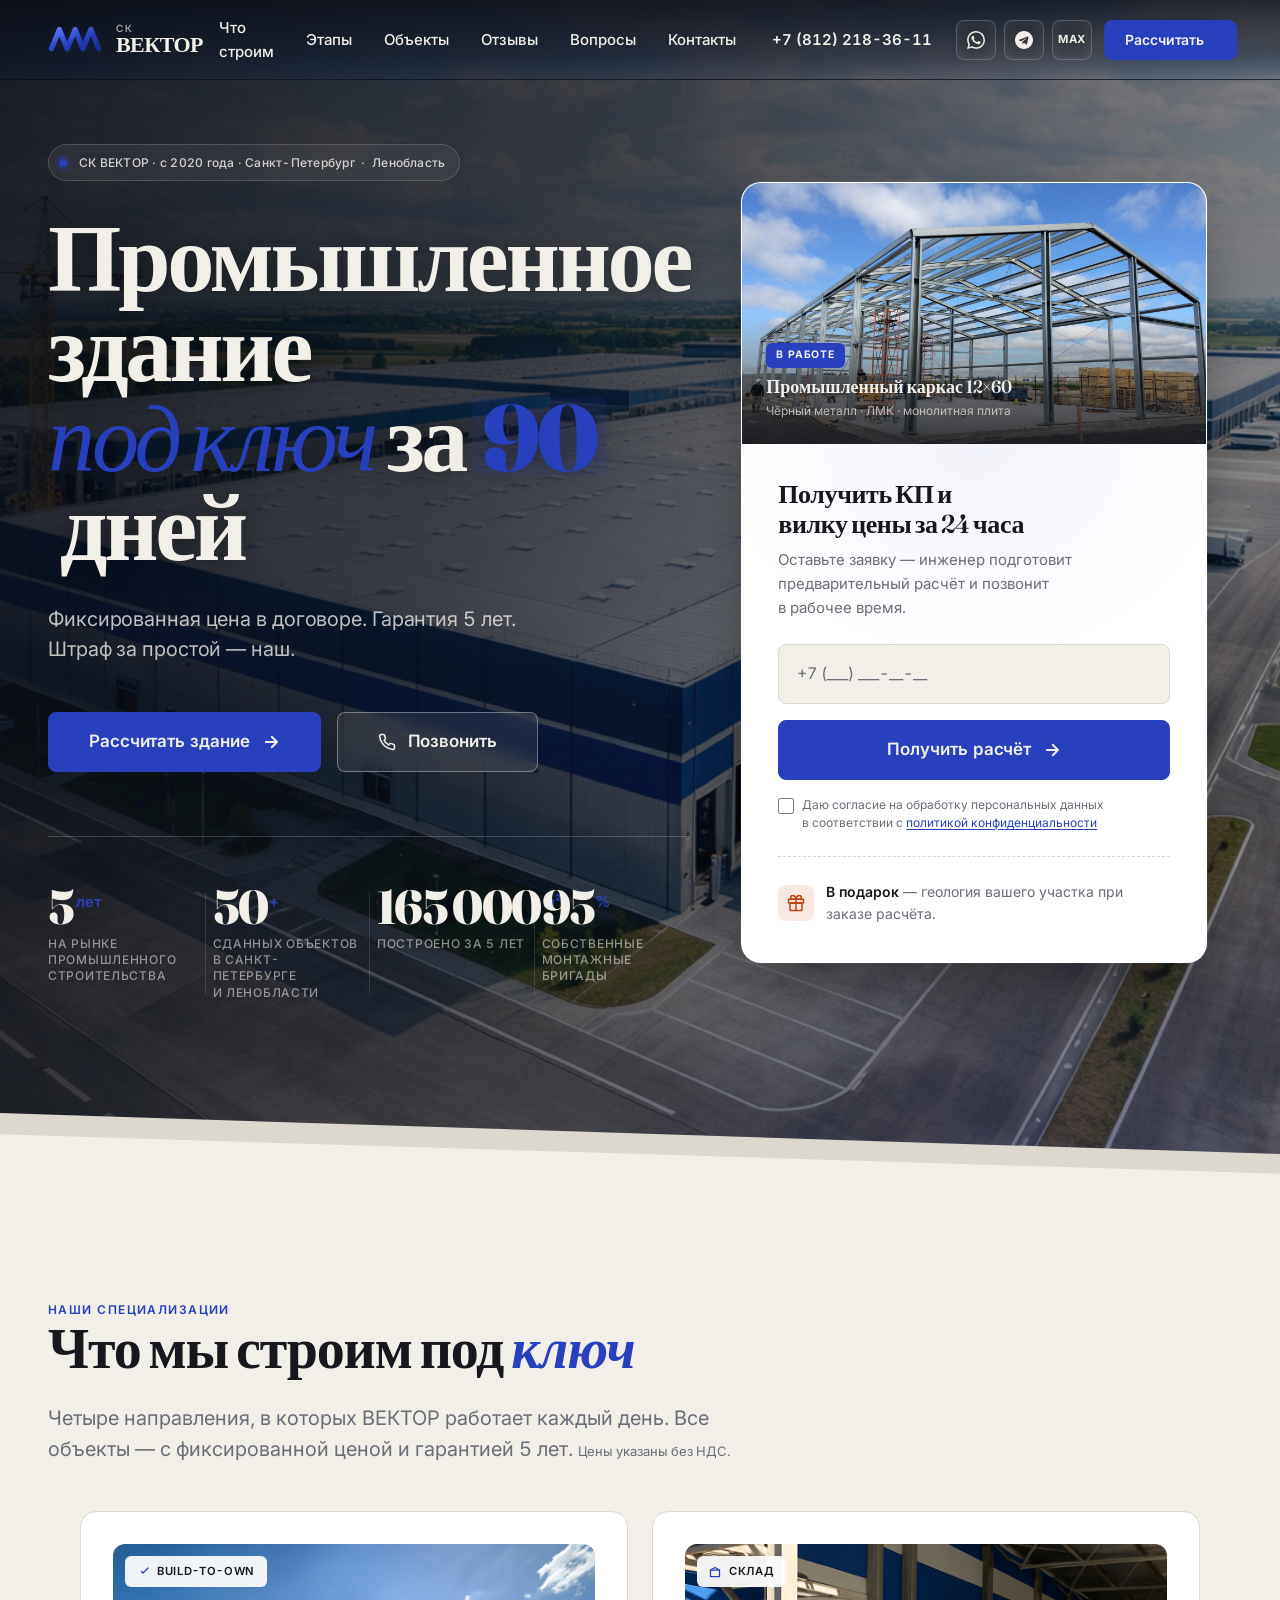
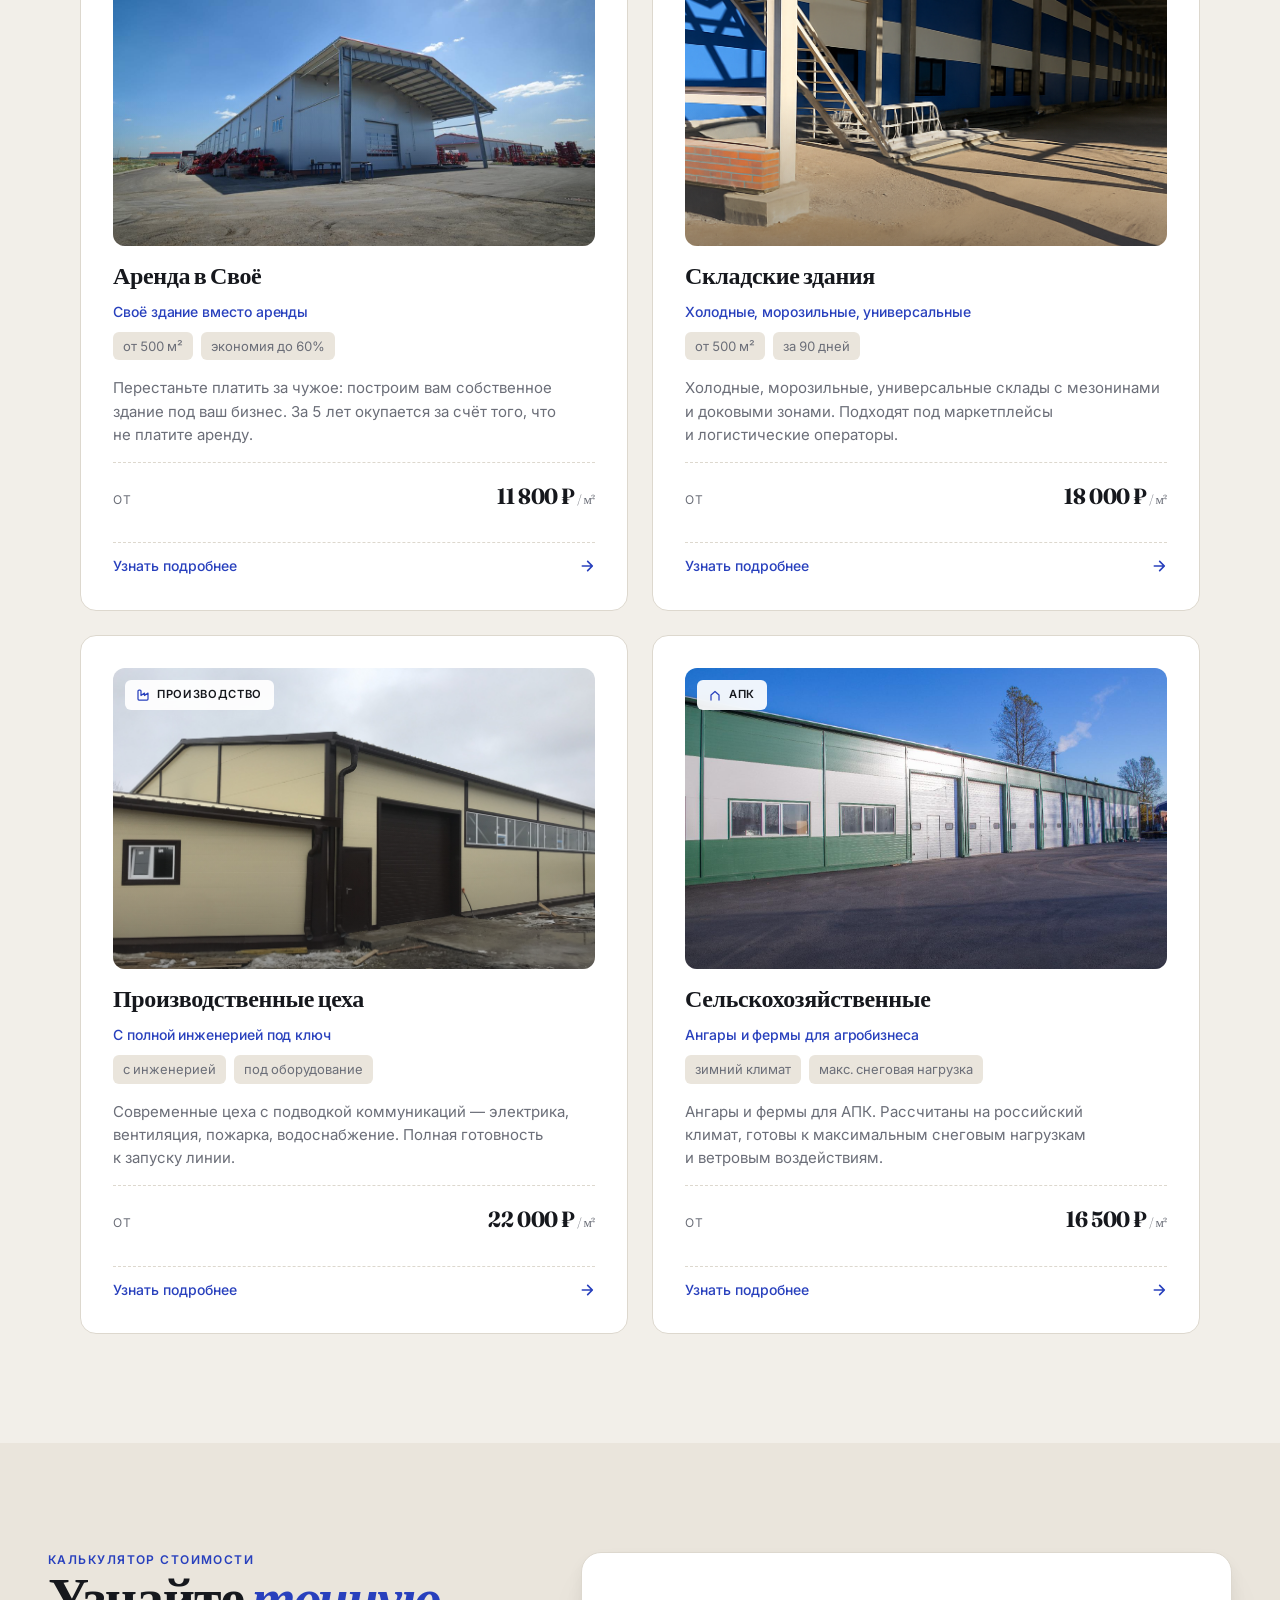
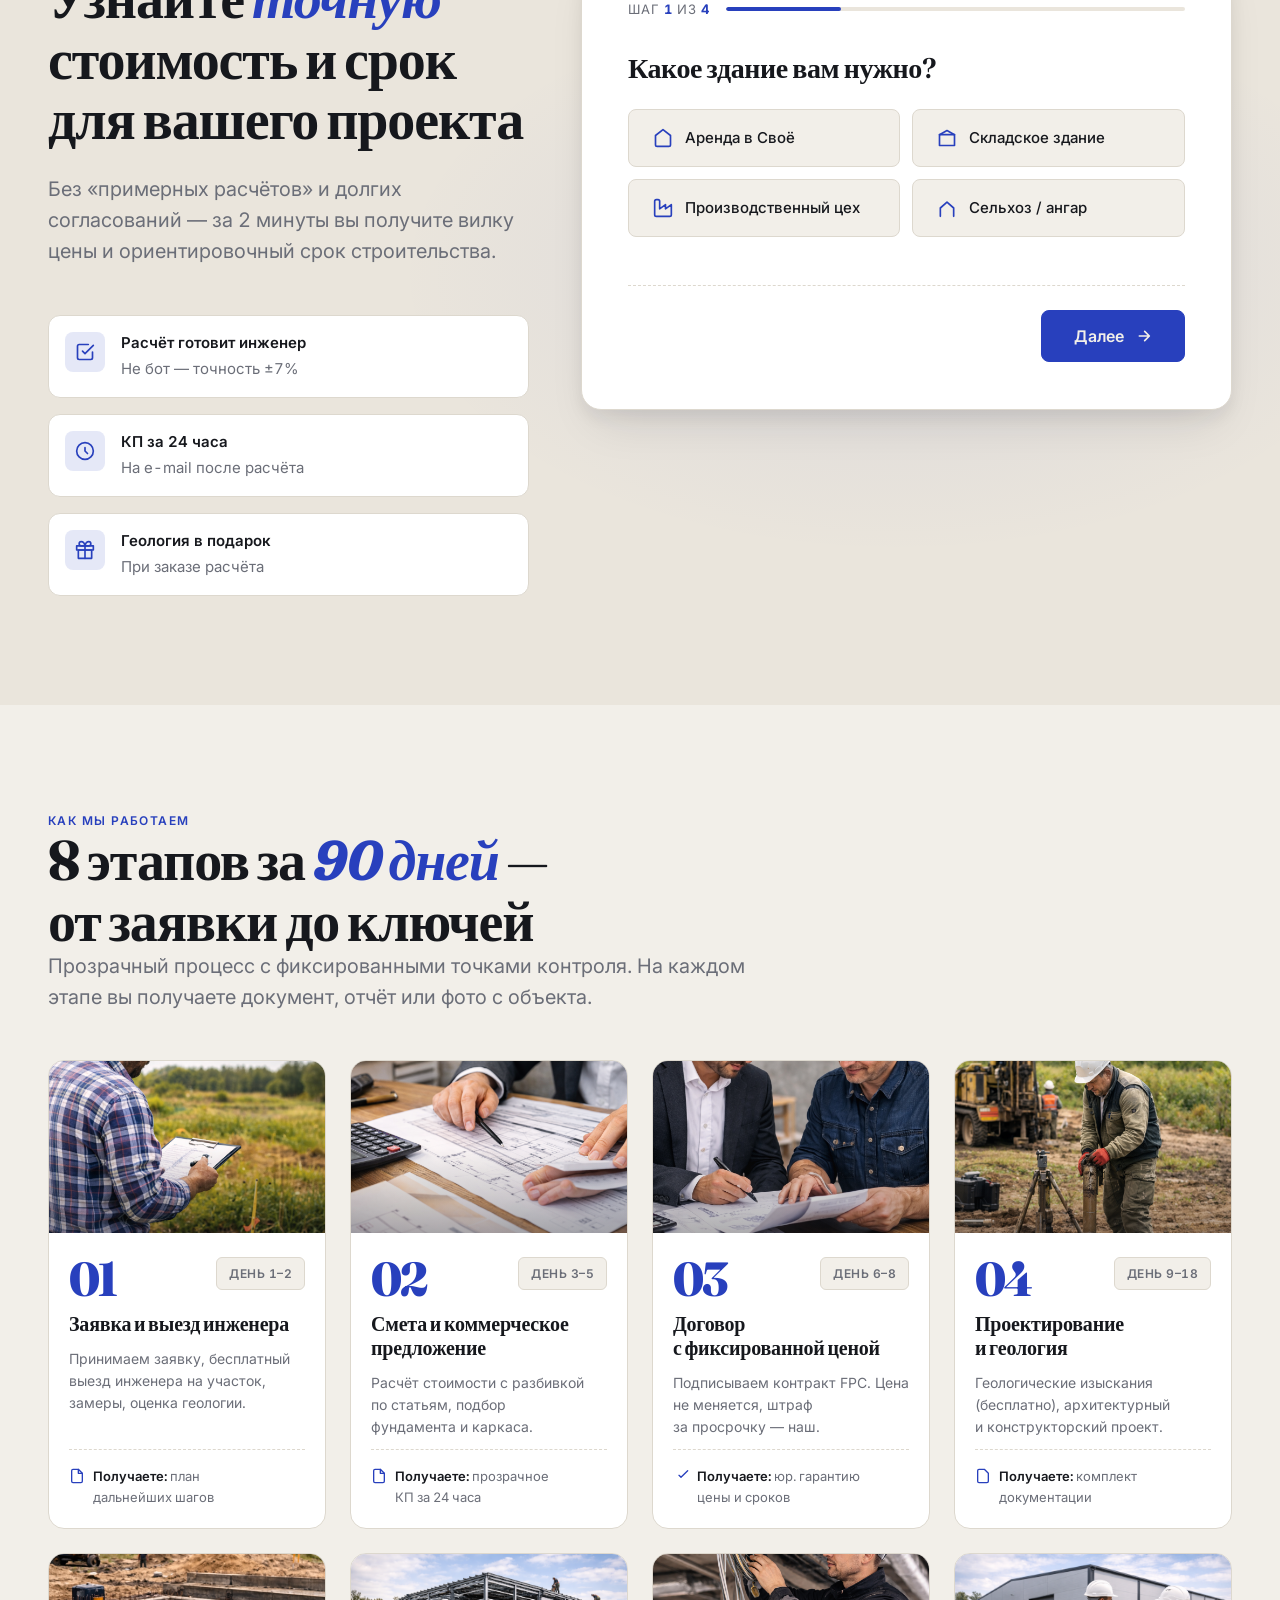
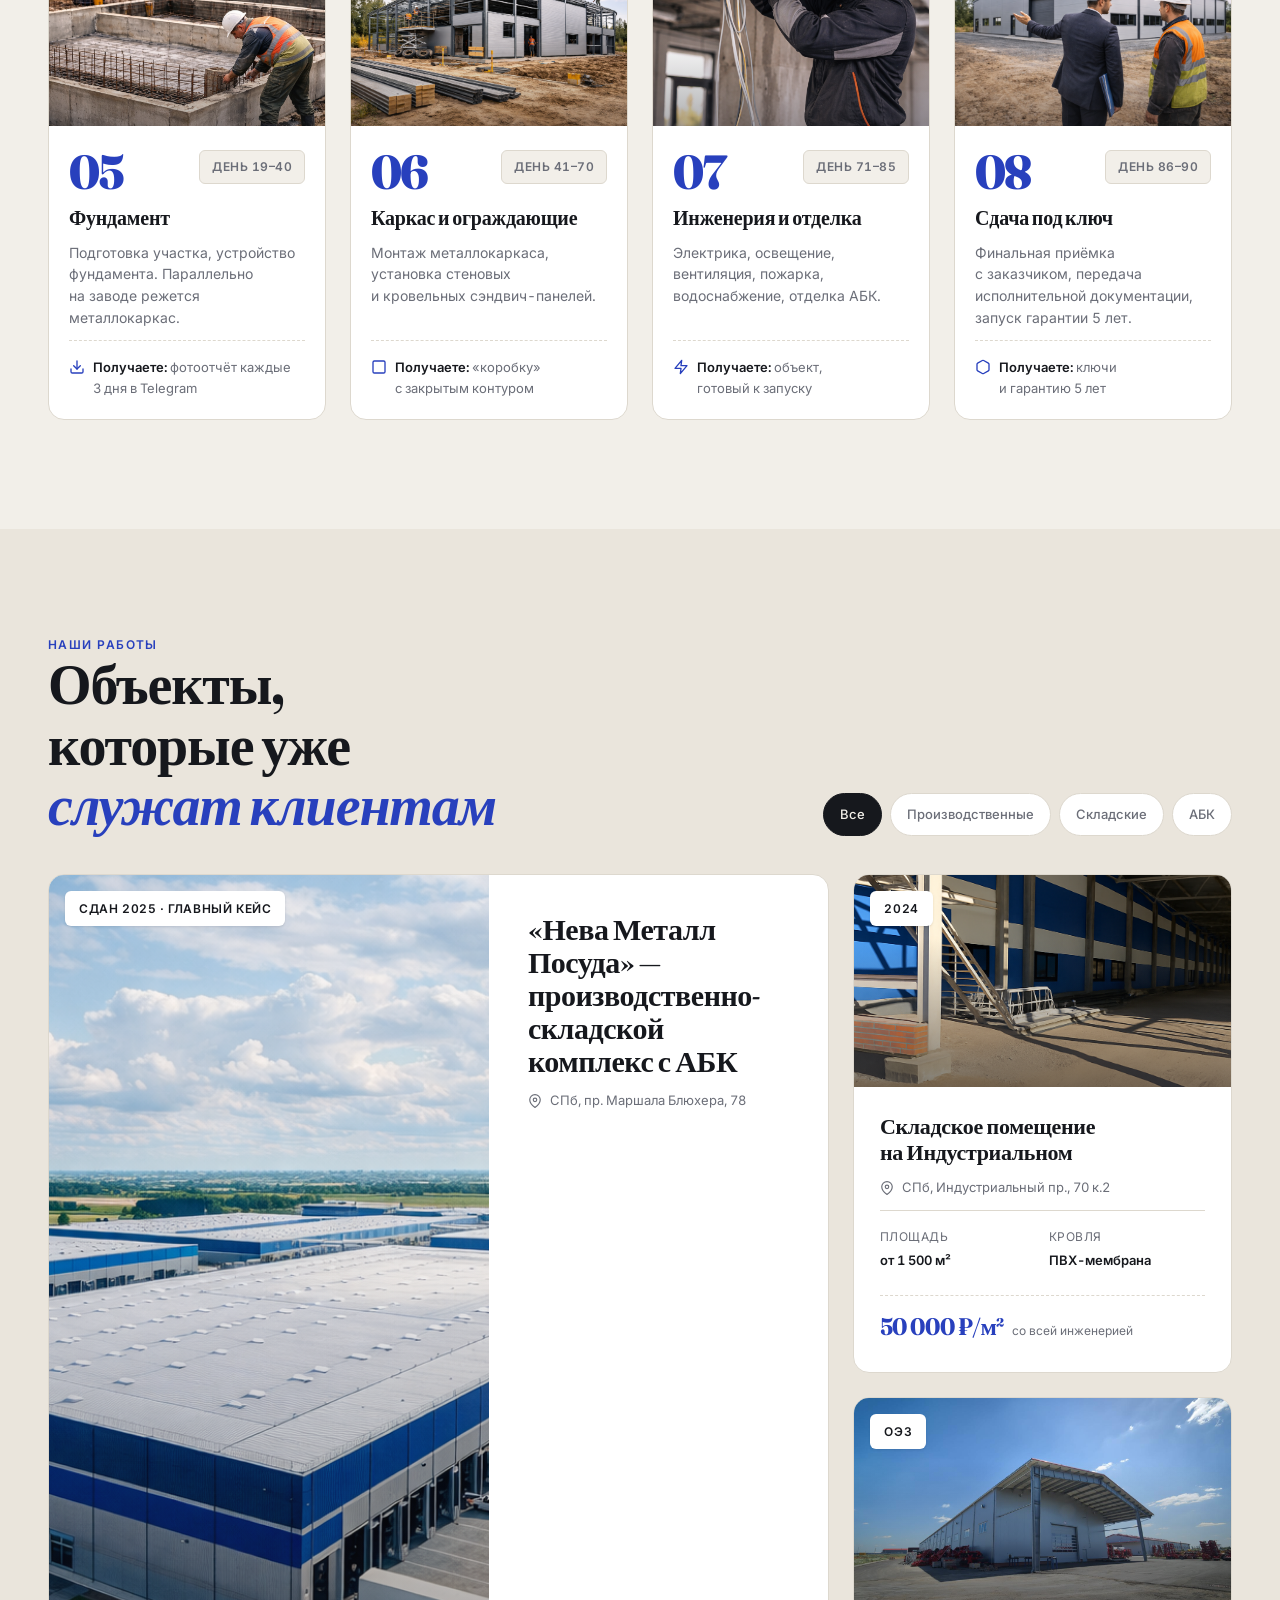
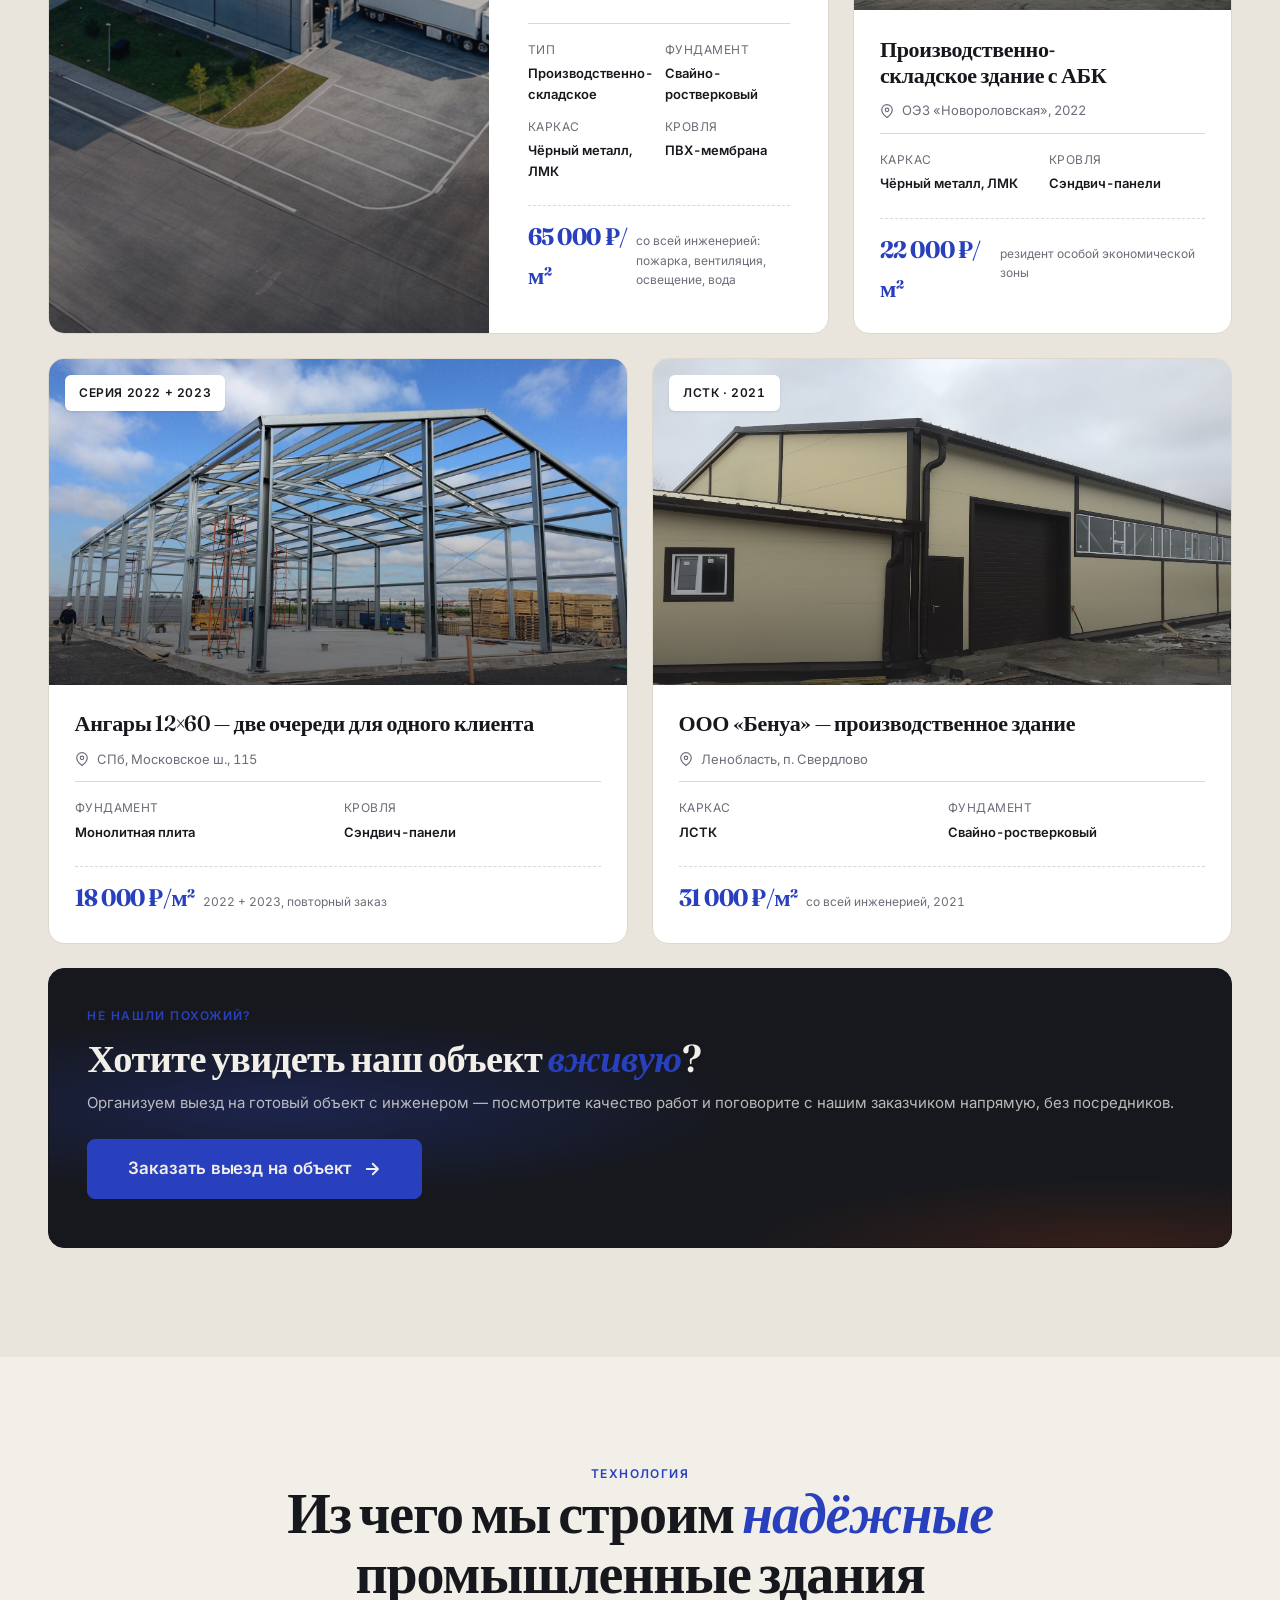
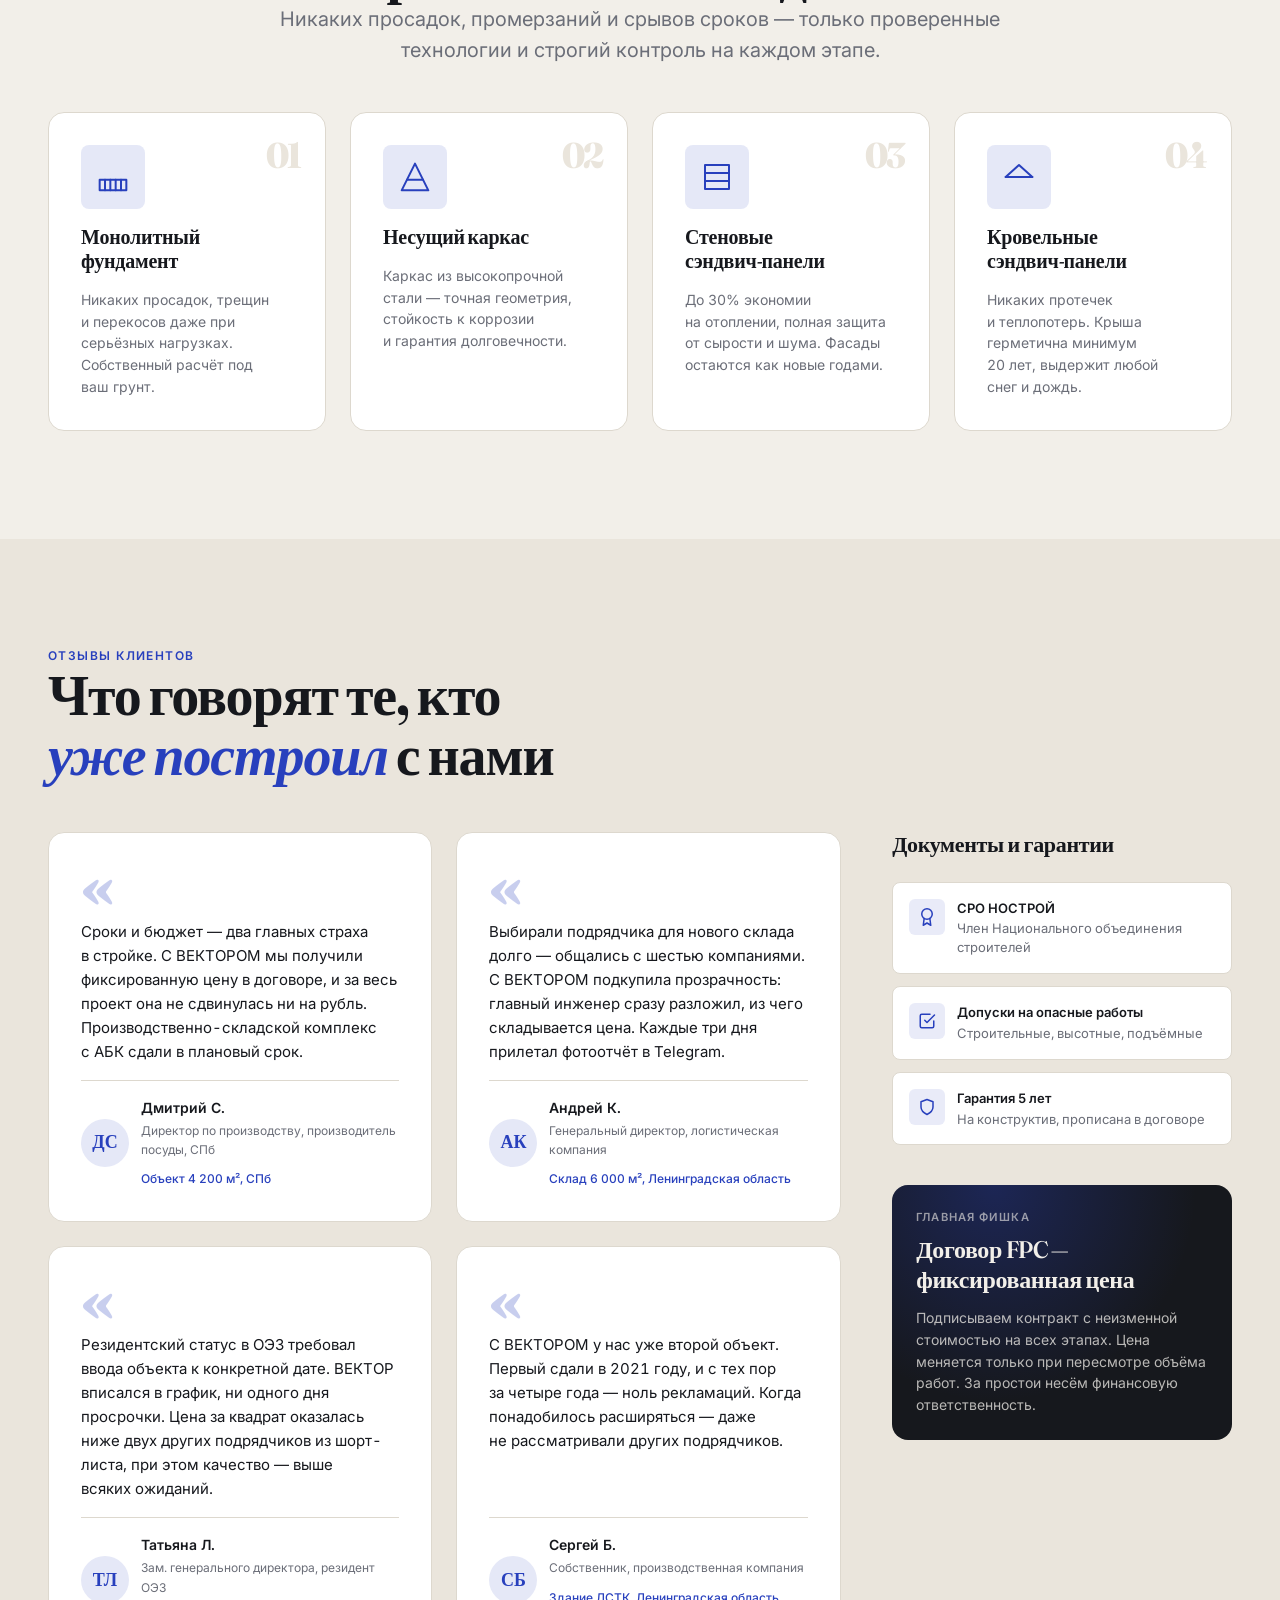
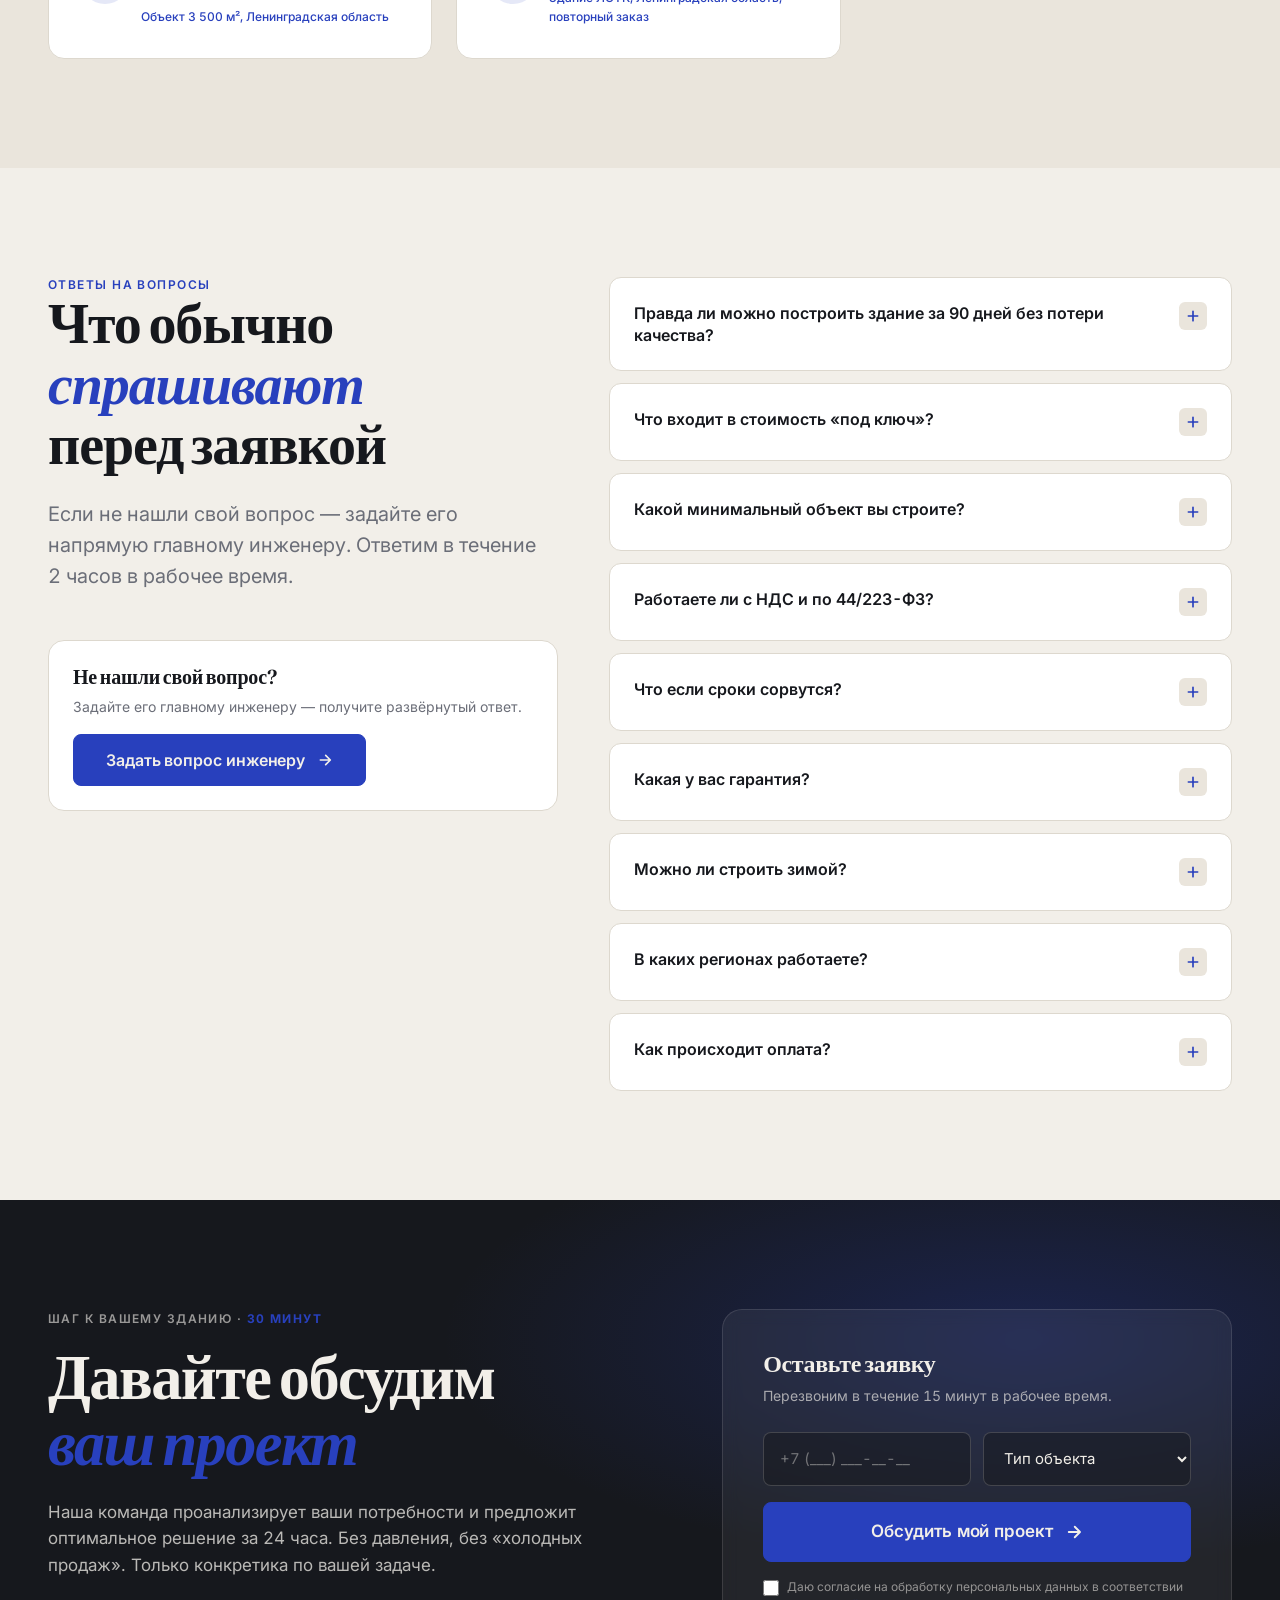
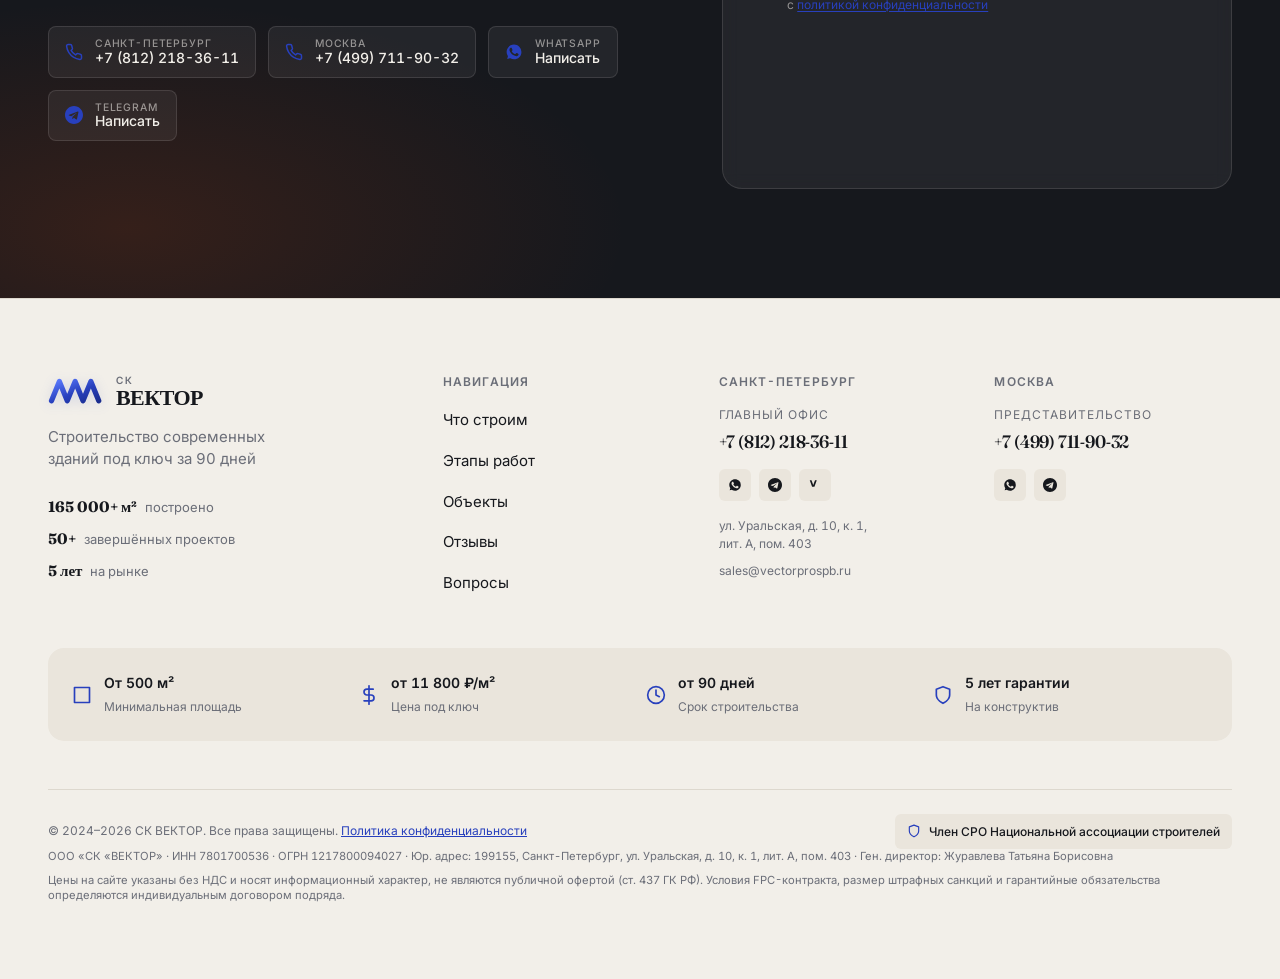
==== commit 270740e6: "fix: убрали Москву из hero eyebrow и USP на SPb-версии Co-Authored-By: Claude Sonnet 4.6 <noreply@an" ====
--- a/landing-spb/index.html
+++ b/landing-spb/index.html
@@ -114,7 +114,7 @@
 
           <div class="hero__eyebrow">
             <span class="hero__eyebrow-dot" aria-hidden="true"></span>
-            <span class="hero__eyebrow-text">СК&nbsp;ВЕКТОР · с&nbsp;2020 года · СПб &nbsp;·&nbsp; Москва</span>
+            <span class="hero__eyebrow-text">СК&nbsp;ВЕКТОР · с&nbsp;2020 года · Санкт-Петербург &nbsp;·&nbsp; Ленобласть</span>
           </div>
 
           <h1 class="hero__title">
@@ -146,7 +146,7 @@
             </li>
             <li class="usp">
               <span class="usp__value">50<sup>+</sup></span>
-              <span class="usp__label">сданных объектов в&nbsp;СПб и&nbsp;Москве</span>
+              <span class="usp__label">сданных объектов в&nbsp;Санкт-Петербурге и&nbsp;Ленобласти</span>
             </li>
             <li class="usp">
               <span class="usp__value">165&nbsp;000<sup>м²</sup></span>
